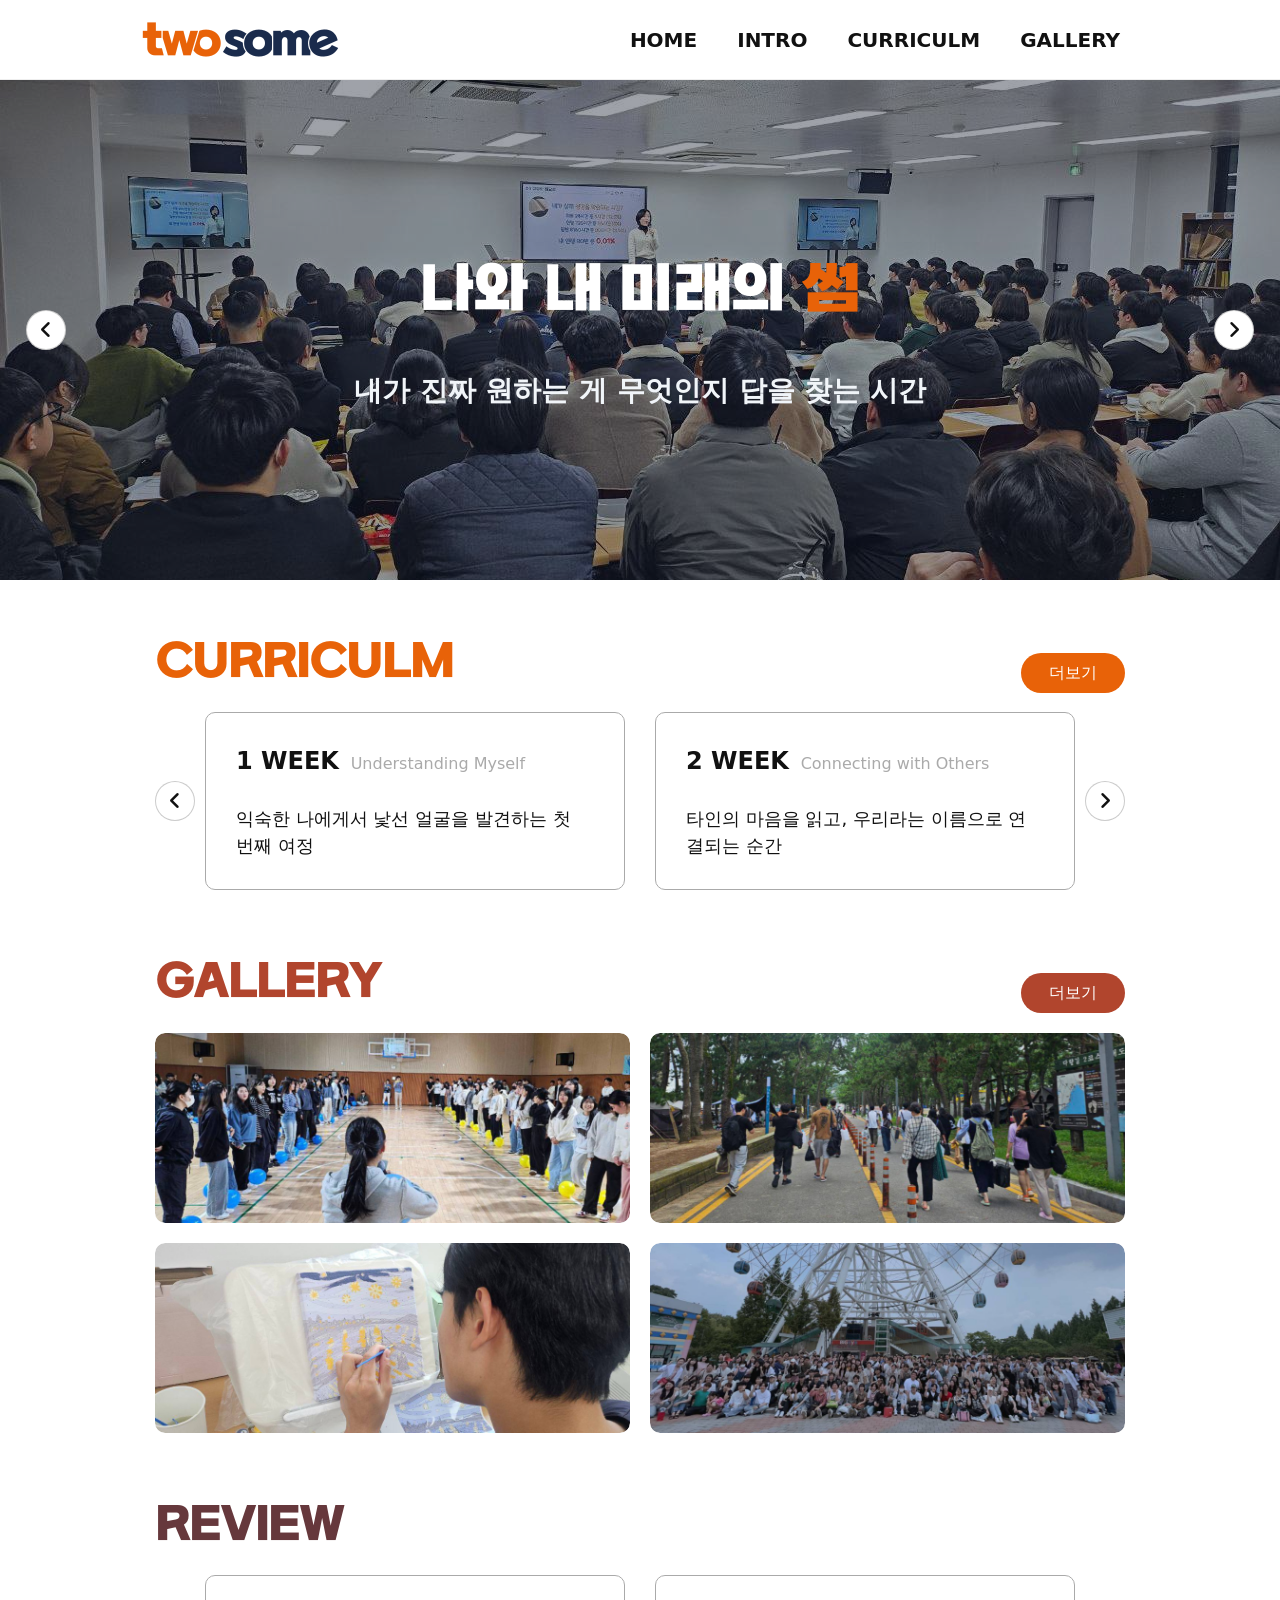
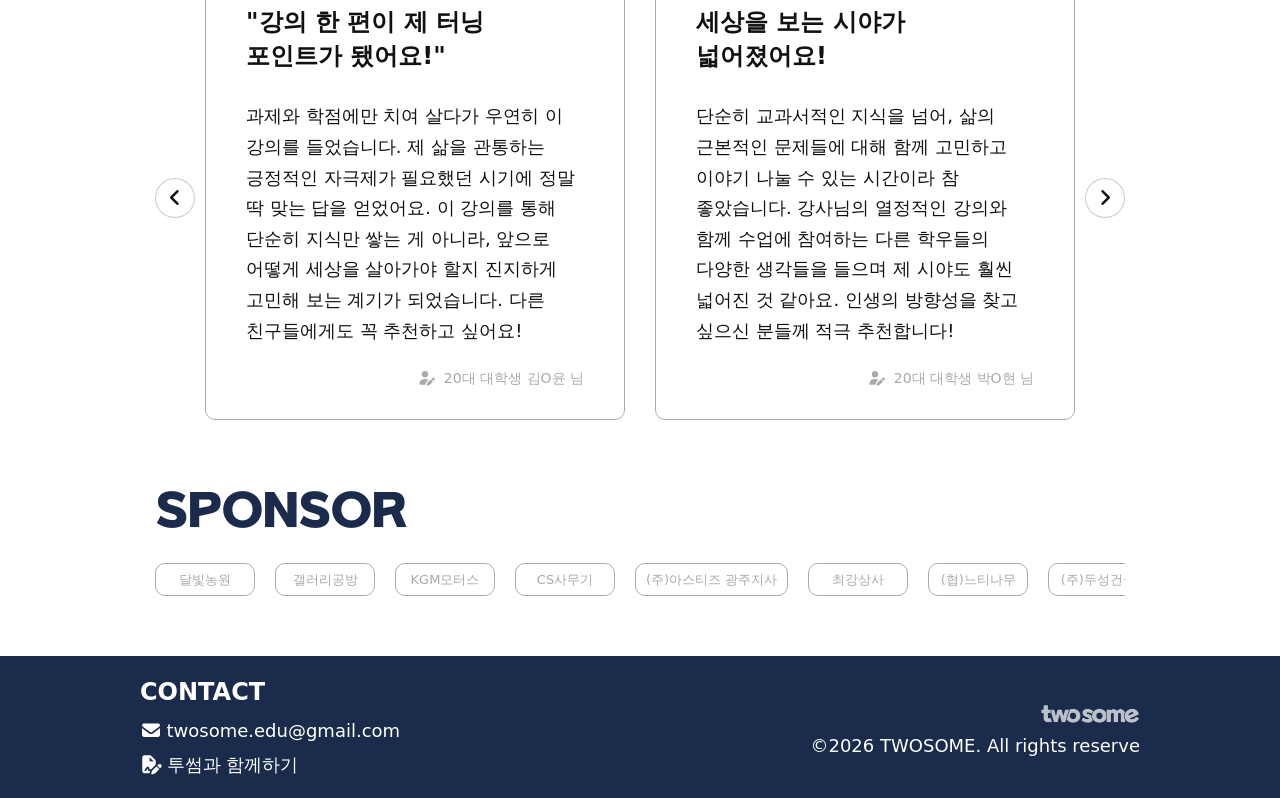
==== index.html @ e3ebbd38 "신청서 완료" ====
<!DOCTYPE html>
<html lang="ko">

<head>
  <meta charset="UTF-8">
  <meta name="viewport" content="width=device-width, initial-scale=1.0">
  <title>투썸</title>
  <link type="text/css" rel="stylesheet" href="./css/reset.css">
  <link type="text/css" rel="stylesheet" href="./css/font.css">
  <link type="text/css" rel="stylesheet" href="./css/lib/all-7.2.0.min.css">
  <link type="text/css" rel="stylesheet" href="./css/lib/swiper-11.1.3.min.css">
  <link type="text/css" rel="stylesheet" href="./css/lib/aos-2.3.1.min.css">
  <link type="text/css" rel="stylesheet" href="./css/comm.css">
  <link rel="icon" href="./images/img_favicon.ico" type="image/x-icon">
  <link rel="icon" href="./images/img_favicon.png" type="image/png">
</head>

<body oncontextmenu="return false" onselectstart="return false" ondragstart="return false" onkeydown="return false">
  <header class="header">
    <div class="header_inner">
      <h1 class="area_tit">
        <a href="./index.html">
          <img src="./images/img_logo1.png" alt="" class="img_logo">
        </a>
      </h1>
      <button class="btn_gnb mobile" aria-expanded="false"><i class="fa-solid fa-bars"></i></button>
      <nav class="box_gnb">
        <button class="btn_close"><i class="fa-solid fa-x"></i></button>
        <ul>
          <li><a href="./index.html" class="link_page">HOME</a></li>
          <li><a href="./intro.html" class="link_page">INTRO</a></li>
          <li><a href="./curriculum.html" class="link_page">CURRICULM</a></li>
          <li><a href="./gallery.html" class="link_page">GALLERY</a></li>
        </ul>
      </nav>
    </div>
  </header>
  <main>
    <!-- <div id="top-sentinel"></div> -->
    <section class="section_visual">
      <div class="swiper">
        <div class="swiper-wrapper">
          <div class="swiper-slide">
            <img src="./images/img_visual3.jpg" alt="">
            <div class="wrap_txt">
              <strong class="tit_txt">나와 내 미래의 <em>썸</em></strong>
              <p class="desc_txt">내가 진짜 원하는 게 무엇인지 답을 찾는 시간</p>
            </div>
          </div>
          <div class="swiper-slide">
            <img src="./images/img_visual1.jpg" alt="">
            <div class="wrap_txt">
              <strong class="tit_txt">너와 나, 우리의 <em>썸</em></strong>
              <p class="desc_txt">질문이 환영받는 우리만의 성장 공간</p>
            </div>
          </div>
          <div class="swiper-slide">
            <img src="./images/img_visual2.jpg" alt="">
            <div class="wrap_txt">
              <strong class="tit_txt">성장의 시작, 나만의 <em>썸</em></strong>
              <p class="desc_txt">나를 알아가는 것이 모든 변화의 출발점</p>
            </div>
          </div>
        </div>
        <button class="btn_prev"><i class="fa-solid fa-angle-left"></i></button>
        <button class="btn_next"><i class="fa-solid fa-angle-right"></i></button>
      </div>
    </section>
    <div class="wrap_section">
      <section class="section_main1">
        <h2>CURRICULM</h2>
        <div class="box_swiper">
          <div class="swiper">
            <div class="swiper-wrapper">
              <div class="swiper-slide">
                <strong>1 WEEK</strong>
                <small class="subtit_txt">Understanding Myself</small>
                <p class="desc_txt">익숙한 나에게서 낯선 얼굴을 발견하는 첫 번째 여정</p>
              </div>
              <div class="swiper-slide">
                <strong>2 WEEK</strong>
                <small class="subtit_txt">Connecting with Others</small>
                <p class="desc_txt">타인의 마음을 읽고, 우리라는 이름으로 연결되는 순간</p>
              </div>
              <div class="swiper-slide">
                <strong>3 WEEK</strong>
                <small class="subtit_txt">Me in Society</small>
                <p class="desc_txt">시간의 시선으로 어제와 오늘, 그리고 나의 위치를 정의하다</p>
              </div>
              <div class="swiper-slide">
                <strong>4 WEEK</strong>
                <small class="subtit_txt">Deepening the Self</small>
                <p class="desc_txt">깊게 뿌리 내린 고전의 지혜로 완성하는 내면의 단단함</p>
              </div>
            </div>
          </div>
          <button class="btn_prev"><i class="fa-solid fa-angle-left"></i></button>
          <button class="btn_next"><i class="fa-solid fa-angle-right"></i></button>
        </div>
        <a href="./curriculum.html" class="link_more">더보기</a>
      </section>
      <section class="section_main2">
        <h2>GALLERY</h2>
        <ul class="list_photo">
          <li><img src="./images/img_gallery1.jpg" alt=""></li>
          <li><img src="./images/img_gallery2.jpg" alt=""></li>
          <li><img src="./images/img_gallery3.jpg" alt=""></li>
          <li><img src="./images/img_gallery4.jpg" alt=""></li>
        </ul>
        <a href="./gallery.html" class="link_more">더보기</a>
      </section>
      <section class="section_main3">
        <h2>REVIEW</h2>
        <div class="box_swiper">
          <div class="swiper">
            <div class="swiper-wrapper">
              <div class="swiper-slide">
                <strong class="tit_txt">"강의 한 편이 제 터닝 포인트가 됐어요!"</strong>
                <p class="desc_txt">과제와 학점에만 치여 살다가 우연히 이 강의를 들었습니다. 제 삶을 관통하는 긍정적인 자극제가 필요했던 시기에 정말 딱 맞는 답을 얻었어요. 이 강의를
                  통해 단순히 지식만 쌓는 게 아니라, 앞으로 어떻게 세상을 살아가야 할지 진지하게 고민해 보는 계기가 되었습니다. 다른 친구들에게도 꼭 추천하고 싶어요!</p>
                <small class="name_txt"><i class="fa-solid fa-user-pen"></i>20대 대학생 김O윤 님</small>
              </div>
              <div class="swiper-slide">
                <strong class="tit_txt">세상을 보는 시야가 넓어졌어요!</strong>
                <p class="desc_txt">단순히 교과서적인 지식을 넘어, 삶의 근본적인 문제들에 대해 함께 고민하고 이야기 나눌 수 있는 시간이라 참 좋았습니다. 강사님의 열정적인 강의와 함께
                  수업에 참여하는 다른 학우들의 다양한 생각들을 들으며 제 시야도 훨씬 넓어진 것 같아요. 인생의 방향성을 찾고 싶으신 분들께 적극 추천합니다!</p>
                <small class="name_txt"><i class="fa-solid fa-user-pen"></i>20대 대학생 박O현 님</small>
              </div>
              <div class="swiper-slide">
                <strong class="tit_txt">바쁜 일상 속에서 나만의 쉼표가 되어주었습니다!</strong>
                <p class="desc_txt">매일 반복되는 업무에 지쳐 무기력감을 느꼈었는데, 이 강의를 들으며 삶의 활력을 되찾았습니다. 단순히 지식을 전달하는 강의가 아니라, 내면을 들여다보고
                  성찰할 수 있는 시간이었습니다. 바쁜 현대인들에게 꼭 필요한 마음의 안식처 같은 강의라고 생각합니다.</p>
                <small class="name_txt"><i class="fa-solid fa-user-tie"></i>20대 직장인 서O회 님</small>
              </div>
              <div class="swiper-slide">
                <strong class="tit_txt">"번아웃을 극복하고 새로운 꿈을 꾸게 됐어요!"</strong>
                <p class="desc_txt">직장 생활 10년 차, 갑작스럽게 찾아온 번아웃에 힘든 시간을 보냈었습니다. 그때 이 강의를 만나 성경 속 인물들의 삶에서 새로운 희망과 용기를
                  얻었습니다. 이제는 번아웃을 극복하고 제 삶의 새로운 목표를 향해 나아가고 있습니다. 인생의 재도약을 꿈꾸는 모든 분들께 추천합니다!</p>
                <small class="name_txt"><i class="fa-solid fa-user-tie"></i>30대 직장인 최O영 님</small>
              </div>
              <div class="swiper-slide">
                <strong class="tit_txt">일과 삶의 균형을 찾고, 더 나은 삶을 살게 됐어요!"</strong>
                <p class="desc_txt">성공을 위해 무작정 앞만 보고 달리느라 놓쳤던 것들을 되돌아볼 수 있는 시간이었습니다. 이 강의를 통해 삶의 우선순위를 재정립하고 워라밸을 실천하며 더
                  행복하고 풍요로운 삶을 살고 있습니다. 인생의 가치를 새롭게 발견하고 싶으신 분들께 적극 추천합니다!</p>
                <small class="name_txt"><i class="fa-solid fa-user-tie"></i>30대 직장인 강O철 님</small>
              </div>
            </div>
          </div>
          <button class="btn_prev"><i class="fa-solid fa-angle-left"></i></button>
          <button class="btn_next"><i class="fa-solid fa-angle-right"></i></button>
        </div>
        <!-- <a href="./review.html" class="link_more">더보기</a> -->
      </section>
      <section class="section_main4">
        <h2>SPONSOR</h2>
        <div class="swiper">
          <div class="swiper-wrapper">
            <div class="swiper-slide">KGM모터스</div>
            <div class="swiper-slide">CS사무기</div>
            <div class="swiper-slide">(주)아스티즈 광주지사</div>
            <div class="swiper-slide">최강상사</div>
            <div class="swiper-slide">(협)느티나무</div>
            <div class="swiper-slide">(주)두성건설</div>
            <div class="swiper-slide">(주)삼다인</div>
            <div class="swiper-slide">지니원</div>
            <div class="swiper-slide">c.s사무기</div>
            <div class="swiper-slide">(주)탑싸커</div>
            <div class="swiper-slide">뚝딱가죽공방</div>
            <div class="swiper-slide">달빛농원</div>
            <div class="swiper-slide">갤러리공방</div>
          </div>
        </div>
      </section>
    </div>
  </main>
  <footer class="footer">
    <button class="btn_top"><i class="fa-solid fa-arrow-up"></i></button>
    <div class="footer_inner">
      <div>
        <strong>CONTACT</strong>
        <a href="mailto:twosome.edu@gmail.com"><i class="fa-solid fa-envelope"></i>twosome.edu@gmail.com</a>
        <button class="btn_modal"><i class="fa-solid fa-file-signature"></i>투썸과 함께하기</button>
      </div>
      <div>
        <img src="./images/img_logo2.png" alt="" class="img_logo">
        <p>&copy;2026 TWOSOME. All rights reserve</p>
      </div>
    </div>
  </footer>

  <div id="contactModal" class="modal_overlay">
    <div class="modal_content">
      <h3 class="tit_txt">프로그램 참여 신청</h3>
      <form id="inquiryForm">
        <dl>
          <dt><label for="name">이름</label></dt>
          <dd><div class="wrap_input"><input type="text" id="name" name="name" placeholder="김00" required></div></dd>
          <dt><label for="email">이메일</label></dt>
          <dd><div class="wrap_input"><input type="email" id="email" name="email" placeholder="twosome@twosome.com" required></div></dd>
          <dt><label for="tel">전화번호</label></dt>
          <dd><div class="wrap_input"><input type="tel" id="tel" name="tel" placeholder="010-0000-0000" pattern="[0-9]{2,3}-[0-9]{3,4}-[0-9]{3,4}" maxlength="13"></div></dd>
          <dt><label for="content">참여목적</label></dt>
          <dd><div class="wrap_input"><textarea id="content" name="content" placeholder="신청하게 된 동기나 목적을 간단히 적어주세요"></textarea></div></dd>
        </dl>
        <button type="submit" class="btn_submit">신청하기</button>
      </form>
      <button class="btn_close"><i class="fa-solid fa-x"></i></button>
    </div>
  </div>
</body>
<script src="./js/lib/swiper-11.1.3.min.js"></script>
<script src="./js/lib/aos-2.3.1.min.js"></script>
<script src="./js/lib/egjs-grid-1.19.0.min.js"></script>
<script src="./js/uiComm.js"></script>

</html>
---- css/font.css ----
@font-face {
	font-family: 'Pretendard';
	font-style: normal;
	font-weight: 400;
	src:url(../fonts/Pretendard-Regular.otf);
	src:local('※'),
    url(../fonts/Pretendard-Regular.woff2) format('woff2'),
		url(../fonts/Pretendard-Regular.woff) format('woff');
}
@font-face {
	font-family: 'Pretendard';
	font-style: normal;
	font-weight: 500;
	src:url(../fonts/Pretendard-Medium.otf);
	src:local('※'),
    url(../fonts/Pretendard-Medium.woff2) format('woff2'),
		url(../fonts/Pretendard-Medium.woff) format('woff');
}
@font-face {
	font-family: 'Pretendard';
	font-style: normal;
	font-weight: 600;
	src:url(../fonts/Pretendard-SemiBold.otf);
	src:local('※'),
    url(../fonts/Pretendard-SemiBold.woff2) format('woff2'),
		url(../fonts/Pretendard-SemiBold.woff) format('woff');
}
@font-face {
	font-family: 'Pretendard';
	font-style: normal;
	font-weight: 700;
	src:url(../fonts/Pretendard-Bold.otf);
	src:local('※'),
    url(../fonts/Pretendard-Bold.woff2) format('woff2'),
		url(../fonts/Pretendard-Bold.woff) format('woff');
}
@font-face {
	font-family: 'SBAggro';
	font-style: normal;
	font-weight: 700;
	src:url(../fonts/SBAggro-Bold.otf);
}
---- css/comm.css ----
/* header & gnb */
body::before {  position: fixed; z-index: 2000; inset: 0; background-color: rgba(0, 0, 0, 0.5); opacity: 0; visibility: hidden; transition: opacity 0.3s ease, visibility 0.3s; pointer-events: none; content: "";}
body:has(.btn_gnb[aria-expanded="true"]) { overflow: hidden; touch-action: none; }
body:has(.btn_gnb[aria-expanded="true"])::before { opacity: 1; visibility: visible; pointer-events: auto; }
.header{position: -webkit-sticky;position: sticky;z-index: 1000;top: 0;right: 0;left: 0;height: 60px;padding: 0 15px;background-color: #fff;border-bottom: 1px solid #eee;}
.header:has(.btn_gnb[aria-expanded="true"]) {z-index: 5000; }
.header_inner {display: flex; justify-content: space-between; align-items: center;  height: 100%; margin: 0 auto; }
.area_tit { display: inline-block; width: 120px; height: 100%; }
.area_tit a { display: flex;justify-content: center; align-items: center;  width: 100%; height: 100%; }
.area_tit img { display: block; width: 100%; height: auto; }
.btn_gnb.mobile {display: flex;  justify-content: center; align-items: center; width: 40px; height: 40px; font-size: 20px; color: #111; cursor: pointer;}
.box_gnb { position: fixed;z-index: 3000; top: 0; right: 0; bottom: 0; width: 280px;  padding-top: 60px;background-color: #fff; transform: translateX(100%);  box-shadow: -5px 0 15px rgba(0,0,0,0.1); transition: transform 0.3s ease;  }
.btn_gnb.mobile[aria-expanded="true"] + .box_gnb { transform: translateX(0); }
.box_gnb .btn_close{position:absolute;top:15px;right:15px;padding:6px;color:#111;}
.box_gnb ul {display: flex; flex-direction: column;  }
.box_gnb .link_page { display: block; width: 100%; padding: 16px 24px; border-bottom: 1px solid #f5f5f5;font-size: 18px; font-weight: 600; color: #111; transition: all 0.3s ease; }
.box_gnb .link_page:hover { color: #E86208;  }
@media screen and (min-width:768px) {
  body::before { display: none; }
  .header{height:72px;}
  .header_inner{max-width:1000px;margin:0 auto;}
  .btn_gnb.mobile { display: none; } 
  .box_gnb { position: static;  width: auto; height: 100%; padding-top: 0;box-shadow:none;visibility: visible ;transform: none ;}
  .box_gnb ul { flex-direction: row; align-items: center; height: 100%;  }
  .box_gnb .link_page { padding: 0 20px; border-bottom: none; font-size: 20px; }
  .box_gnb .btn_close{display:none}
}
@media screen and (min-width:1200px) {
  .header{height:80px;}
  .area_tit{width:200px;}
}

/* footer */
.footer{position: relative;padding:20px 15px;color:#fff;background-color: #1A2B4C}
.footer_inner {display: flex; flex-direction:column;justify-content: space-between; gap:10px;  height: 100%; margin: 0 auto; }
.footer strong{display:inline-block;font-size:24px;font-weight:600;line-height:1.4;}
.footer a{display:block;margin-top:8px;color:inherit}
.footer a i{margin-right:4px;}
.footer .btn_modal{display:inline-block;margin-top:8px;color:inherit}
.footer .btn_modal i{margin-right:4px;}
.footer .img_logo{display:block;width:100px;height:auto;opacity: 0.7;}
.btn_top {position: fixed;right: 20px;bottom: 20px;z-index: 1000;display:flex;justify-content:center;align-items:center;width:45px;height:45px;border-radius:100px;font-size:16px;color:#fff;background: linear-gradient(135deg,rgba(232, 98, 8, 0.95),rgba(26, 43, 76, 0.95));opacity: 0;visibility: hidden;transform: translateY(20px);transition: opacity 0.3s, transform 0.3s, visibility 0.3s;}
.btn_top.on {opacity: 1;visibility: visible;transform: translateY(0);pointer-events: auto;}
.btn_top.btn_fix {position: absolute;top:0;bottom: auto;transform: translateY(-50%);}
@media screen and (min-width:768px) {
  .footer_inner{flex-direction:row;align-items:center;max-width:1000px;margin:0 auto;}
  .footer .img_logo{margin-left:auto}
}

.modal_overlay {display: flex; position: fixed;top: 0; left: 0;width: 100%; height: 100%;background: rgba(0, 0, 0, 0.7);z-index: 9999;justify-content: center;align-items: center;opacity: 0;visibility:hidden;transition: opacity 0.3s ease;}
.modal_overlay.is-active {opacity: 1;visibility: visible;}
.modal_content {position: relative;width: 90%;max-width: 400px;padding: 30px;border-radius: 10px;background: #fff;transform: translateY(50px); transition: transform 0.3s ease;}
.modal_overlay.is-active .modal_content{transform: translateY(0);}
.modal_content .tit_txt{margin-bottom:15px;font-size:22px;font-weight:700;line-height:1.1;font-family:'SBAggro', 'Pretendard';letter-spacing:-2px;}
.modal_content dl{display:grid;grid-template-columns: auto 1fr;gap:10px 15px;align-items:center;width:100%;margin-bottom:12px;}
.modal_content label{font-size:14px;font-weight:500;line-height:1.4;color:#111;}
.modal_content .wrap_input{border: 1px solid #111;border-radius: 10px;}
.modal_content input, .modal_content textarea{width:100%;padding:6px 10px;;border:0;border-radius:inherit;outline: none;}
.modal_content .btn_submit{display:block;margin:0 auto;width:100px;padding:8px 16px;border-radius:10px;font-size:16px;font-weight:500;line-height:1.2;color:#fff;background-color: #1A2B4C;}
.modal_content .btn_close{position:absolute;top:15px;right:15px;padding:6px;}

/* 메인 내부 공통 */
.wrap_section{padding:0 15px;margin:15px auto;}
[class*=section_] .btn_prev,[class*=section_] .btn_next{justify-content: center;align-items: center;display:flex;position:absolute;top:50%;width:36px;height:36px;border: 1px solid rgba(170,170,170,0.6);border-radius:100px;font-size:16px;color:#111;background-color:#fff;transform:translateY(-50%);z-index:500;transition: opacity 0.3s ease, transform 0.3s ease;}
[class*=section_] .btn_prev:active,[class*=section_] .btn_next:active{transform:translateY(-50%) scale(0.95);opacity:0.85}
[class*=section_] h2{font-weight:700;line-height:1.1;font-family:'SBAggro', 'Pretendard';letter-spacing:-2px;}

[class*=section_main] .btn_prev{left:0;}
[class*=section_main] .btn_next{right:0;}

[class*=section_main]{position:relative;padding:25px 0;}
[class*=section_main] h2{margin-bottom:20px;font-size:32px;}
[class*=section_main] .box_swiper{position:relative;}
[class*=section_main] .box_swiper:has(.btn_prev) .swiper{margin:0 50px;}
[class*=section_main] .link_more{position:absolute;top:30px;right:0;display: inline-block;padding:6px 18px;border-radius:30px;font-size:13px;font-weight:400;line-height:1.5;text-align: center;transition: opacity 0.3s ease;;}
[class*=section_main] .link_more:hover, [class*=section_main] .link_more:active{opacity: 0.8;}

@media screen and (min-width:768px) {
  .wrap_section{max-width:1000px;margin:25px auto;}
  [class*=section_] .btn_prev,[class*=section_] .btn_next{width:40px;height:40px;font-size:20px;}
  [class*=section_main] h2{margin-bottom:24px;font-size:36px;}
  [class*=section_main]{padding:30px 0}
  [class*=section_main] .box_swiper:has(.btn_prev) .swiper{margin:0 50px;}
  [class*=section_main] .link_more{top:40px;padding: 8px 24px;font-size: 16px;}
}

@media screen and (min-width:1200px) {
  [class*=section_main] h2{font-size:44px;}
  [class*=section_main]{padding:35px 0}
  [class*=section_main] .link_more{top:48px;padding: 8px 28px;}
}

/* section_visual */
.section_visual{height:300px;}
.section_visual .swiper{height:100%}
.section_visual .swiper-slide{height:100%}
.section_visual .swiper-slide img{width:100%;height:100%;object-fit:cover;object-position: center;}
.section_visual .swiper-slide .wrap_txt{flex-direction:column;justify-content:center;align-items:center;display:flex;position:absolute;height:100%;padding:0 55px;background-color: rgba(15,23,42,0.4);inset:0;pointer-events: none;}
.section_visual .swiper-slide .tit_txt{font-size:36px;font-weight:700;line-height:1.3;color:#fff;text-align:center;font-family:'SBAggro','Pretendard';}
.section_visual .swiper-slide .tit_txt em{font-weight:inherit;color:#E86208;}
.section_visual .swiper-slide .desc_txt{margin-top:16px;font-size:24px;font-weight:600;line-height:1.4;color:#F1F5F9;text-align:center;word-break: keep-all;}
.section_visual .btn_prev{left:10px;}
.section_visual .btn_next{right:10px;}
@media screen and (min-width:768px) {
  .section_visual{height:380px;}
  .section_visual .swiper-slide .tit_txt{font-size:48px;line-height:1.4;}
  .section_visual .swiper-slide .desc_txt{margin-top:24px;font-size:24px;line-height:1.5;}
  .section_visual .btn_prev{left:26px}
  .section_visual .btn_next{right:26px;}
}
@media screen and (min-width:1200px) {
  .section_visual{height:500px;}
  .section_visual .swiper-slide .tit_txt {font-size: 56px;line-height: 1.6;}
  .section_visual .swiper-slide .desc_txt{margin-top:32px;font-size:28px;}
}

/* section_main1 */
.section_main1 h2{color:#E86208;}
.section_main1 .swiper-slide{padding:20px;border:1px solid #aaa;border-radius:10px;}
.section_main1 .swiper-slide strong{display:inline-block;margin-bottom: 20px;font-size:20px;font-weight:700;line-height:1.4;color:#111;}
.section_main1 .swiper-slide .subtit_txt{display: inline-block;margin-left:6px;font-size:14px;font-weight:400;line-height:1.5;color:#aaa;}
.section_main1 .swiper-slide .desc_txt{font-size: 16px;font-weight:500;line-height: 1.6;color:#111;}
.section_main1 .link_more{color:#fff;background-color:#E86208;}
@media screen and (min-width:768px) {
  .section_main1 .swiper-slide{padding:30px;}
  .section_main1 .swiper-slide strong{margin-bottom: 24px;font-size:22px;line-height:1.4;}
  .section_main1 .swiper-slide .desc_txt{font-size:16px;line-height: 1.5;}
}
@media screen and (min-width:1200px) {
  .section_main1 .swiper-slide strong{margin-bottom: 26px;font-size:24px;line-height:1.5;}
  .section_main1 .swiper-slide .subtit_txt{font-size:16px;}
  .section_main1 .swiper-slide .desc_txt{font-size:18px;}
}

/* section_main2 */
.section_main2 h2{color:#B1452D;}
.section_main2 .list_photo{display:flex;flex-direction:column;gap:10px}
.section_main2 li{width:100%;border-radius: 10px;overflow:hidden;}
.section_main2 li img{width:100%;border-radius: inherit;box-shadow: 0 3px 6px rgba(17,17,17,0.2);transition:transform 0.3s ease-in-out;}
.section_main2 li img:hover{transform:scale(1.1)}
.section_main2 .link_more{color:#fff;background-color:#B1452D;}
@media screen and (min-width:768px) {
  .section_main2 .list_photo{display:grid;grid-template-columns: 1fr 1fr;gap:20px}
}

/* section_main3 */
.section_main3 h2{color:#66383C;}
.section_main3 .swiper-slide{height:100%;padding: 20px;border:1px solid #aaa;border-radius:10px;background-color: #fff;;}
.section_main3 .swiper-slide .tit_txt{display:inline-block;margin-bottom:24px;font-size:20px;font-weight:600;line-height:1.4;color:#111;word-break:keep-all;}
.section_main3 .swiper-slide .desc_txt{margin-bottom:18px;font-size:16px;font-weight:500;line-height:1.6;color:#111;word-break:keep-all;}
.section_main3 .swiper-slide .name_txt{display:block;margin-top:auto;font-size:14px;font-weight:400;line-height:1.5;color:#aaa;text-align: right;}
.section_main3 .swiper-slide .name_txt i{margin-right:8px;}
.section_main3 .link_more{color:#fff;background-color:#66383C;}
@media screen and (min-width:768px) {
  .section_main3 .swiper-slide{padding: 30px}
  .section_main3 .swiper-slide .tit_txt{margin-bottom:28px;font-size:22px;line-height:1.4;}
  .section_main3 .swiper-slide .desc_txt{margin-bottom:22px;font-size:16px;line-height:1.6;}
}
@media screen and (min-width:1200px) {
  .section_main3 .swiper-slide{padding: 30px 40px;}
  .section_main3 .swiper-slide .tit_txt{font-size:24px;}
  .section_main3 .swiper-slide .desc_txt{font-size:18px;line-height:1.7}
}

/* section_main4 */
.section_main4 h2{color:#1A2B4C;}
.section_main4 .swiper-wrapper {transition-timing-function: linear !important;}
.section_main4 .swiper-slide{flex-shrink:0;display:inline-block;width:auto;min-width:100px;padding:6px 10px;border:1px solid #aaa;border-radius:10px;font-size:13px;font-weight:400;line-height:1.5;color:#aaa;text-align:center;}
.swiper.line2{margin-top:15px;}



/* subpage 공통 */
.section_subvisual {position: relative;width: 100%;height: 40vh; background-repeat: no-repeat;background-position: center;background-size: cover; display: flex;align-items: center;justify-content: center;}
#intro .section_subvisual {background-image: url('../images/temp_visual1.jpg'); }
#curriculum .section_subvisual {background-image: url('../images/temp_visual2.jpg'); }
#gallery .section_subvisual {background-image: url('../images/temp_visual3.jpg'); }
@media screen and (min-width:1200px){
  .section_subvisual{height:55vh;background-attachment: fixed;}
}

/* intro page */
/* intro page 공통 */
.intro [class*=section_]{padding:30px 0;}
.intro [class*=section_] .section_inner{display:flex;flex-direction: column;gap:20px;}
.intro [class*=section_] .tit_txt{margin-bottom:15px;font-size:28px;color:#aaa}
.intro [class*=section_] .subtit_txt{margin-bottom:12px;font-size:18px;line-height:1.2}
.intro [class*=section_] .desc_txt{font-size:16px;line-height:1.4;word-break: keep-all;}
@media screen and (min-width:768px) {
  .intro .section_inner{gap:20px;align-items: center;}
  .intro [class*=section_] .box_head{align-self: flex-start;}
}
@media screen and (min-width:1200px) {
  .intro [class*=section_]{padding:40px 0}
}

/* intro - section_head*/
.intro .section_head .section_inner {align-items: center;text-align: center;}
.intro .section_head h2.tit_txt em{color:#E86208;}
.intro .section_head .tit_txt {position:relative;margin: 20px 0;line-height: 1.2;}
.intro .section_head .tit_txt [class*=img_deco]{position:absolute;width:30px;height:27px;background-color:rgba(232, 98, 8,0.6);mask:url('../images/img_quote.svg') no-repeat center;-webkit-mask:url('../images/img_quote.svg') no-repeat center;mask-size: contain;}
.intro .section_head .tit_txt .img_deco1{top:-20px;left:calc(50% - 180px);}
.intro .section_head .tit_txt .img_deco2{bottom:-20px;right:calc(50% - 180px);transform: rotate(180deg);}
.intro .section_head .subtit_txt{font-size:18px}
@media screen and (min-width:768px) {
  .intro .section_head .section_inner {flex-direction: column;}
  .intro .section_head .tit_txt{font-size:36px;}
  .intro .section_head .tit_txt .img_deco1{left:calc(50% - 260px);}
  .intro .section_head .tit_txt .img_deco2{right:calc(50% - 260px);}
  .intro .section_head .subtit_txt{font-size:20px}
}
@media screen and (min-width:1200px) {

}

/* intro - section_about*/
.intro .section_about h2{color:#B1452D;}
.intro .section_about h2 em{color:#B1452D;}
.intro .section_about .box_head {flex: 1;}
.intro .section_about .box_body {flex: 1;padding: 40px;background-color: #f9f9f9;border-radius: 20px;box-shadow: 0 10px 30px rgba(0,0,0,0.05);}
@media screen and (min-width:768px) {
  .intro .section_about .section_inner{flex-direction: column;}
}

/* intro - section_features */
.intro .section_features h2 em{color:#66383C;}
.intro .section_features .list_feature {display: flex;flex-direction: column;gap: 20px;}
.intro .section_features .list_feature li {padding: 30px;border: 1px solid #eee;border-radius: 15px;background: #fff;box-shadow: 0 3px 6px rgba(0,0,0,0.05);transition: all 0.3s ease;}
.intro .section_features .list_feature li:hover {transform: translateY(-10px);}
.intro .section_features .icon {font-size: 40px;margin-bottom: 15px;}
@media screen and (min-width:768px) {
  .intro .section_features .section_inner{flex-direction: column;}
  .intro .section_features .list_feature {flex-direction: row;}
  .intro .section_features .list_feature li {flex: 1;}
}
@media screen and (min-width:1200px) {
}

/* intro - section_benefit */
.intro .section_benefit h2 em{color:#1A2B4C;}
.intro .section_benefit .list_benefit {display: grid;grid-template-columns: 1fr;gap: 20px;}
.intro .section_benefit .list_benefit li {padding: 40px 30px;border: 1px solid #eee;border-radius: 15px;text-align: center;box-shadow: 0 3px 6px rgba(0,0,0,0.05);}
.intro .section_benefit .num {display: inline-block;font-size: 14px;font-weight: 700;opacity: 0.5;}
@media screen and (min-width:768px) {
  .intro .section_benefit .list_benefit {grid-template-columns: 1fr 1fr;}
}
@media screen and (min-width: 1200px) {
  .intro .section_benefit .list_benefit {grid-template-columns: 1fr 1fr 1fr 1fr;  }
}

/* curriculum page */
/* curriculum page 공통 */
.curriculum [class*=section_week]{padding:30px 0;}
.curriculum [class*=section_week] .section_inner{display:flex;flex-direction: column;gap:20px;}
.curriculum [class*=section_week] .box_img{flex:1}
.curriculum [class*=section_week] .box_img img{max-width:100%;}
.curriculum [class*=section_week] .box_txt{flex:1;}
.curriculum [class*=section_week] .tit_txt{margin-bottom:5px;font-weight:700;line-height:1.1;font-family:'SBAggro', 'Pretendard';letter-spacing:-2px;font-size:28px;}
.curriculum [class*=section_week] .subtit_txt{display:inline-block;margin-bottom:15px;font-size:16px;line-height:1.2}
.curriculum [class*=section_week] .desc_txt{font-size:16px;line-height:1.4;word-break: keep-all;}
@media screen and (min-width:768px) {
  .curriculum [class*=section_week]{padding:5px 0;}
  .curriculum [class*=section_week] .section_inner{position:relative;align-items: center;}
  .curriculum [class*=section_week] .box_txt{align-self: center;}
  .curriculum [class*=section_week] .tit_txt{font-size:32px;}
  .curriculum [class*=section_week] .subtit_txt{margin-bottom:25px;font-size:18px;}
  .curriculum [class*=section_week] .desc_txt{font-size:18px;}
}
@media screen and (min-width:1200px) {
  .curriculum [class*=section_week] .subtit_txt{font-size:20px;line-height:1.3}
  .curriculum [class*=section_week] .desc_txt{font-size:18px;line-height:1.5}
}

/* curriculum - section_head */
.curriculum .section_head{padding:40px 0;}
.curriculum .section_head .tit_txt{position:relative;margin-bottom:25px;font-size:32px;color:#E86208;text-align: center;}
.curriculum .section_head .tit_txt [class*=img_deco]{position:absolute;width:30px;height:27px;background-color:rgba(232, 98, 8,0.6);mask:url('../images/img_quote.svg') no-repeat center;-webkit-mask:url('../images/img_quote.svg') no-repeat center;mask-size: contain;}
.curriculum .section_head .tit_txt .img_deco1{top:-10px;left:calc(50% - 160px);}
.curriculum .section_head .tit_txt .img_deco2{bottom:-10px;right:calc(50% - 160px);transform: rotate(180deg);}
.curriculum .section_head .desc_txt{font-size:18px;line-height:1.4;text-align:center;}
@media screen and (min-width:768px) {
  .curriculum .section_head{padding:50px 0;}
  .curriculum .section_head .tit_txt{margin-bottom:30px;font-size:38px;color:#E86208;}
  .curriculum .section_head .tit_txt .img_deco1{left:calc(50% - 200px);}
  .curriculum .section_head .tit_txt .img_deco2{right:calc(50% - 200px);}
  .curriculum .section_head .desc_txt{font-size:20px;line-height:1.5;}
}

/* curriculum - section_week1 */
.curriculum .section_week1 .box_img img{border-top-left-radius:10px;}
.curriculum .section_week1 .tit_txt{color:#E86208;}
@media screen and (min-width:768px) {
  .curriculum .section_week1 .section_inner{flex-direction:row;}
}

/* curriculum - section_week2 */
.curriculum .section_week2 .tit_txt{color:#B1452D;}
@media screen and (min-width:768px) {
  .curriculum .section_week2 .section_inner{flex-direction:row-reverse;}
  .curriculum .section_week2 .box_txt{text-align: right;}
}

/* curriculum - section_week3 */
.curriculum .section_week3 .tit_txt{color:#66383C;}
@media screen and (min-width:768px) {
  .curriculum .section_week3 .section_inner{flex-direction:row;}
}

/* curriculum - section_week4 */
.curriculum .section_week4 .box_img img{border-bottom-right-radius:10px;}
.curriculum .section_week4 .tit_txt{color:#1A2B4C;}
@media screen and (min-width:768px) {
  .curriculum .section_week4 .section_inner{flex-direction:row-reverse;}
  .curriculum .section_week4 .box_txt{text-align: right;}
}

/* gallery page */
/* gallery - section_head */
.gallery .section_head{padding:40px 0;}
.gallery .section_head .tit_txt{position:relative;margin-bottom:25px;font-size:32px;color:#E86208;text-align: center;}
.gallery .section_head .desc_txt{font-size:18px;line-height:1.4;text-align:center;}
@media screen and (min-width:768px) {
  .gallery .section_head{padding:50px 0;}
  .gallery .section_head .tit_txt{margin-bottom:30px;font-size:38px;color:#E86208;}
  .gallery .section_head .desc_txt{font-size:20px;line-height:1.5;}
}
/* gallery - section_gallery */
.gallery .section_head .tit_txt{margin-bottom:15px;font-size:28px;color:#aaa}
.gallery .section_head h2.tit_txt em{color:#E86208;}
.gallery .section_head .desc_txt{font-size:16px;line-height:1.4;word-break: keep-all;}
.gallery .section_gallery{width:100%}
.gallery .list_gallery{width:100%}
.gallery .list_gallery li{display:block;width: calc(50% - 8px);border-radius: 10px;}
.gallery .list_gallery img{width:100%;border-radius: inherit;box-shadow: 0 3px 6px rgba(0,0,0,0.05);user-drag: none; user-select: none;}
@media screen and (min-width:768px) {
  .gallery .section_head .tit_txt{font-size:36px;}
}
@media screen and (min-width:1200px) {
  .gallery .list_gallery li{width: calc(33.33% - 20px);}
}
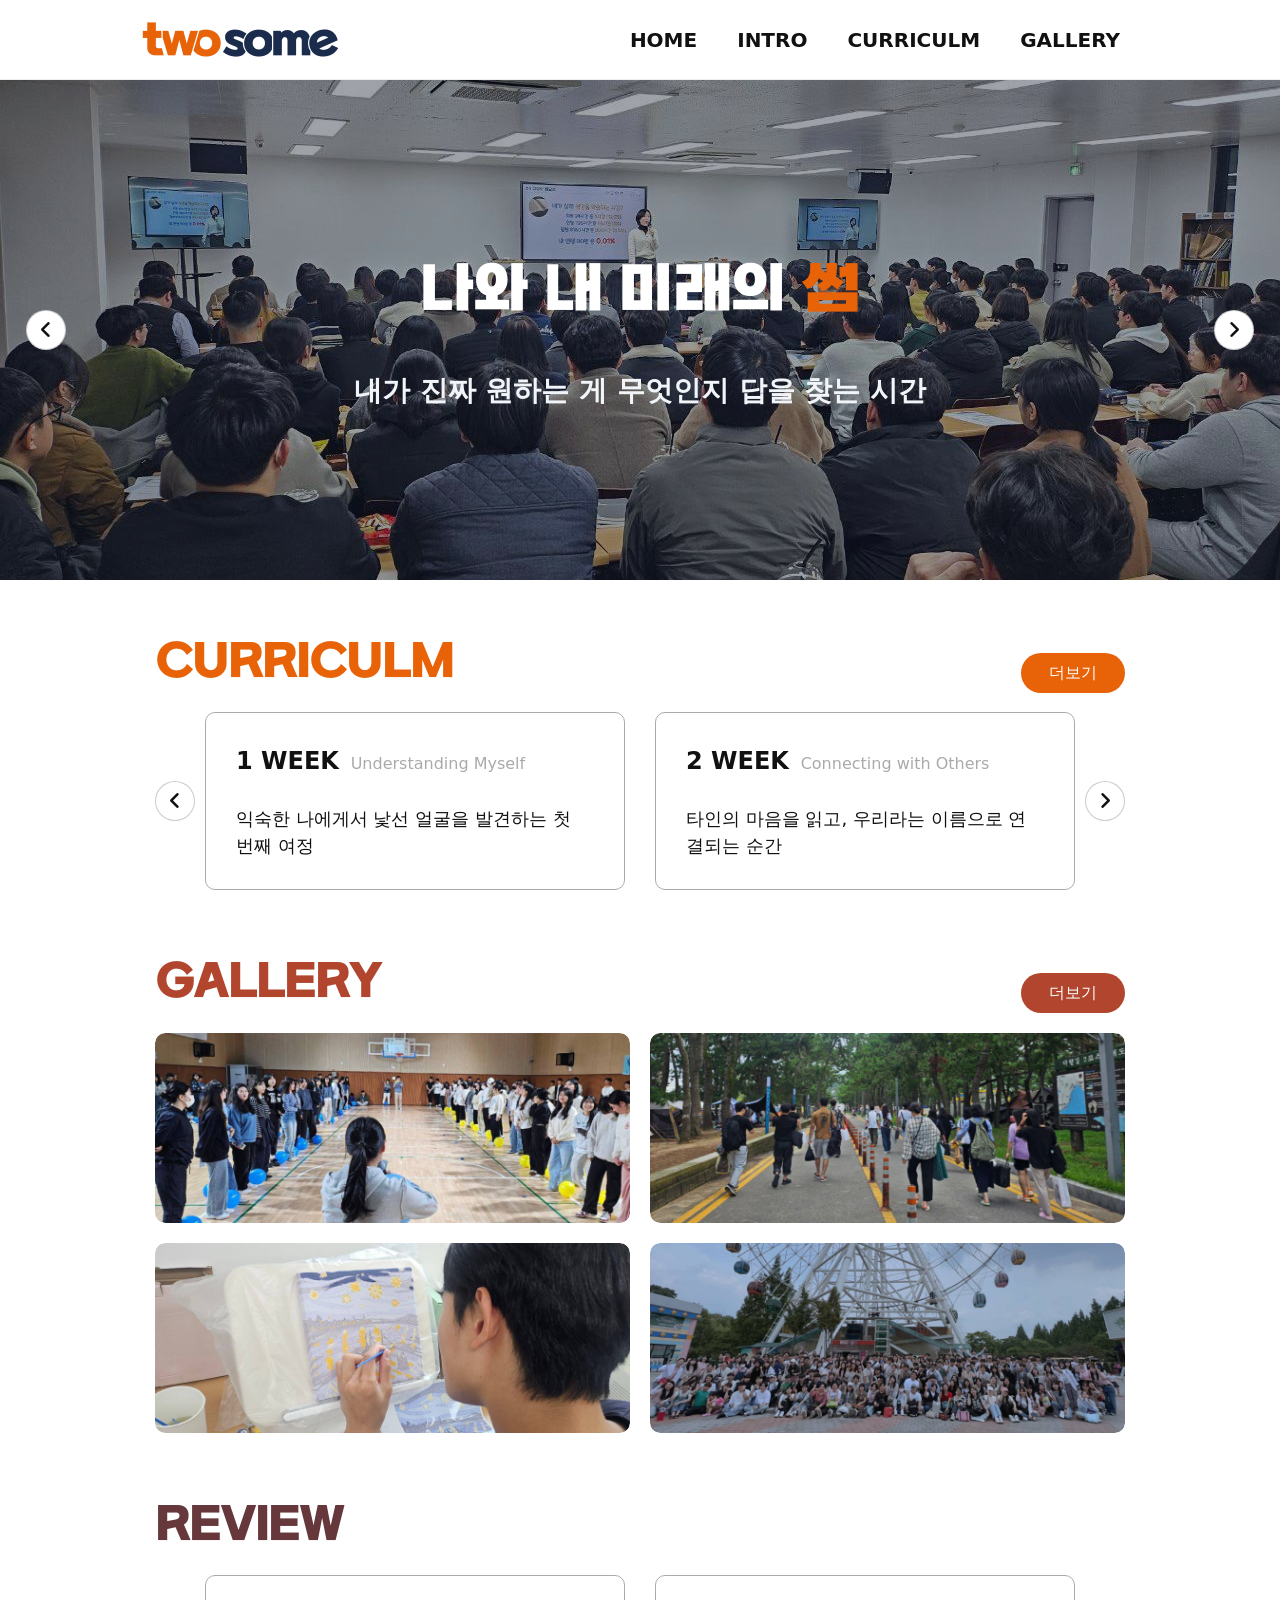
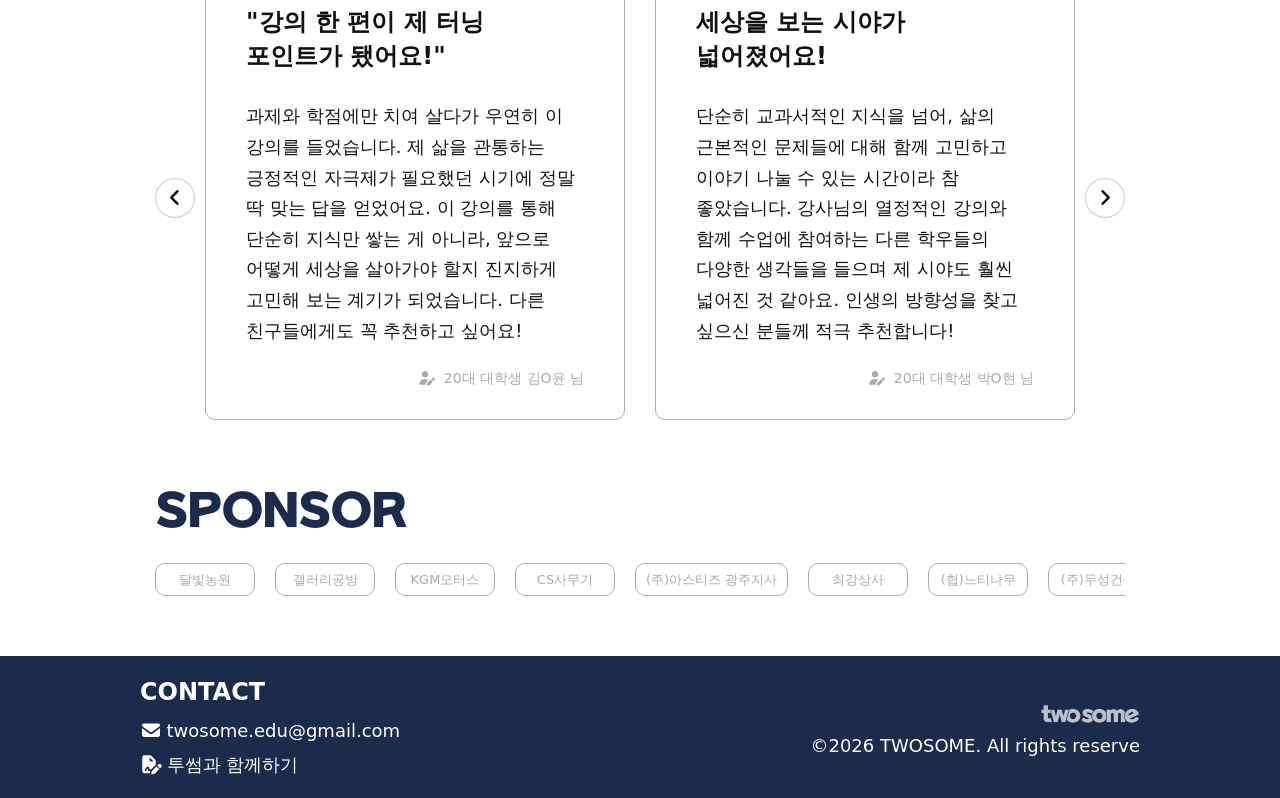
==== commit 670a058d: "meta tag" ====
--- a/index.html
+++ b/index.html
@@ -4,7 +4,8 @@
 <head>
   <meta charset="UTF-8">
   <meta name="viewport" content="width=device-width, initial-scale=1.0">
-  <title>투썸</title>
+  <meta name="naver-site-verification" content="c7b7f0775dd2c36bc33ec2d51c65150f06458b52" />
+  <title>우리들의 성장 커뮤니티 | 투썸</title>
   <link type="text/css" rel="stylesheet" href="./css/reset.css">
   <link type="text/css" rel="stylesheet" href="./css/font.css">
   <link type="text/css" rel="stylesheet" href="./css/lib/all-7.2.0.min.css">
@@ -15,7 +16,7 @@
   <link rel="icon" href="./images/img_favicon.png" type="image/png">
 </head>
 
-<body oncontextmenu="return false" onselectstart="return false" ondragstart="return false" onkeydown="return false">
+<body oncontextmenu="return false" onselectstart="return false" ondragstart="return false">
   <header class="header">
     <div class="header_inner">
       <h1 class="area_tit">
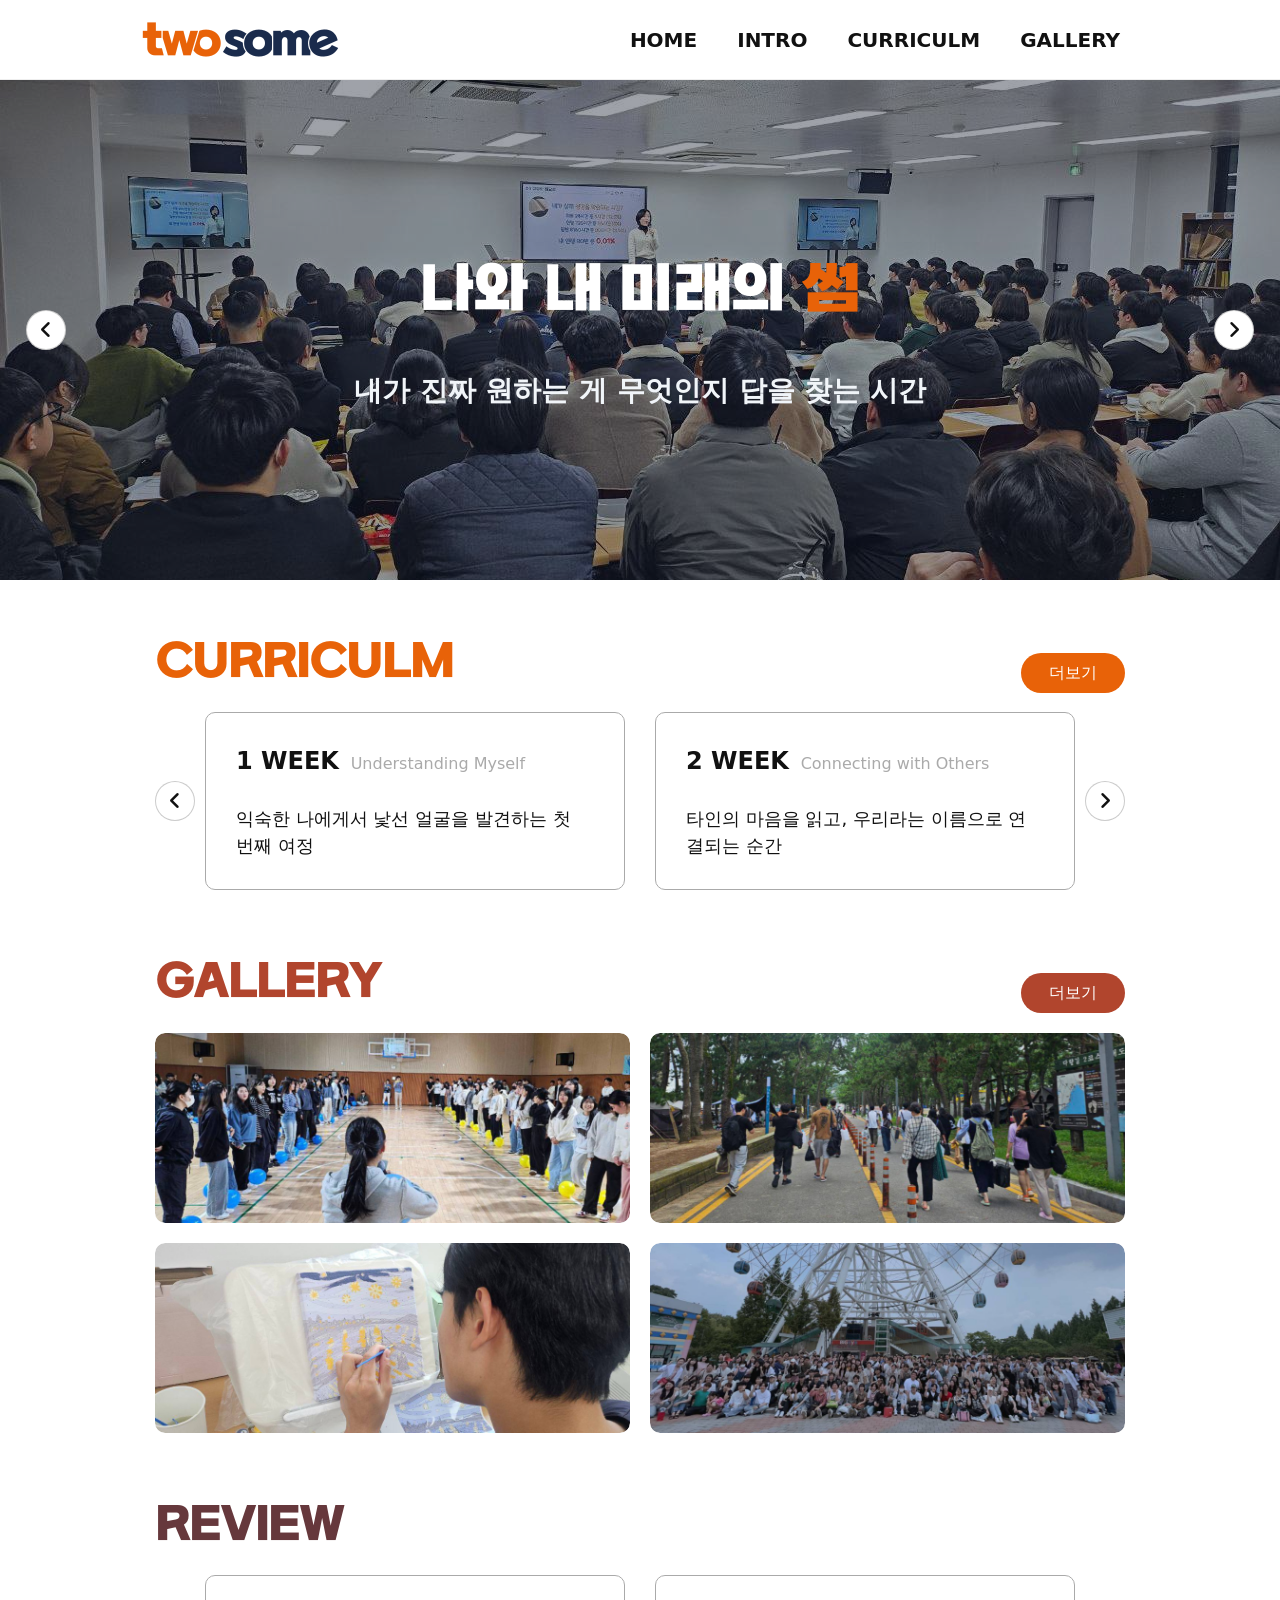
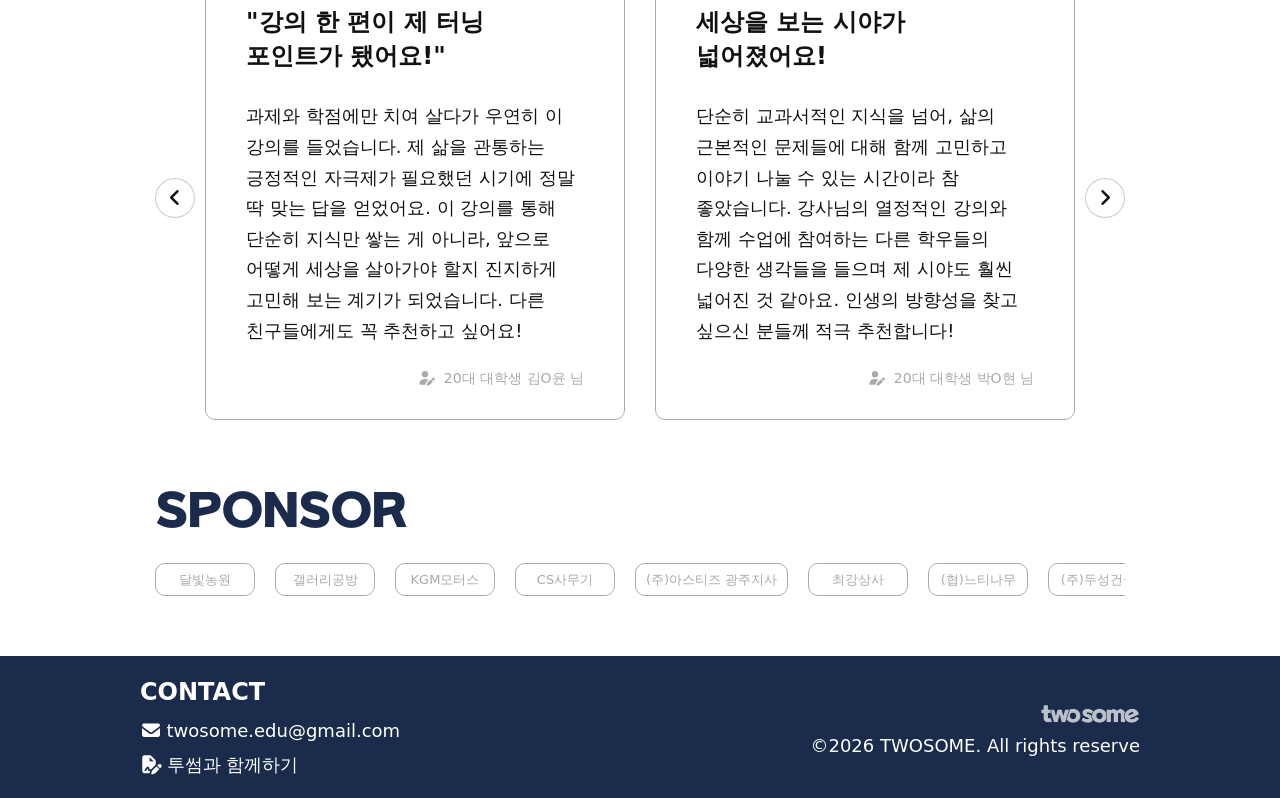
==== commit d631ae39: "meta tag" ====
--- a/index.html
+++ b/index.html
@@ -5,6 +5,7 @@
   <meta charset="UTF-8">
   <meta name="viewport" content="width=device-width, initial-scale=1.0">
   <meta name="naver-site-verification" content="c7b7f0775dd2c36bc33ec2d51c65150f06458b52" />
+  <meta name="google-site-verification" content="2L3xvAr_dUcyExYHXslROfreXawrkj4cExIIXROIL0I" />
   <title>우리들의 성장 커뮤니티 | 투썸</title>
   <link type="text/css" rel="stylesheet" href="./css/reset.css">
   <link type="text/css" rel="stylesheet" href="./css/font.css">
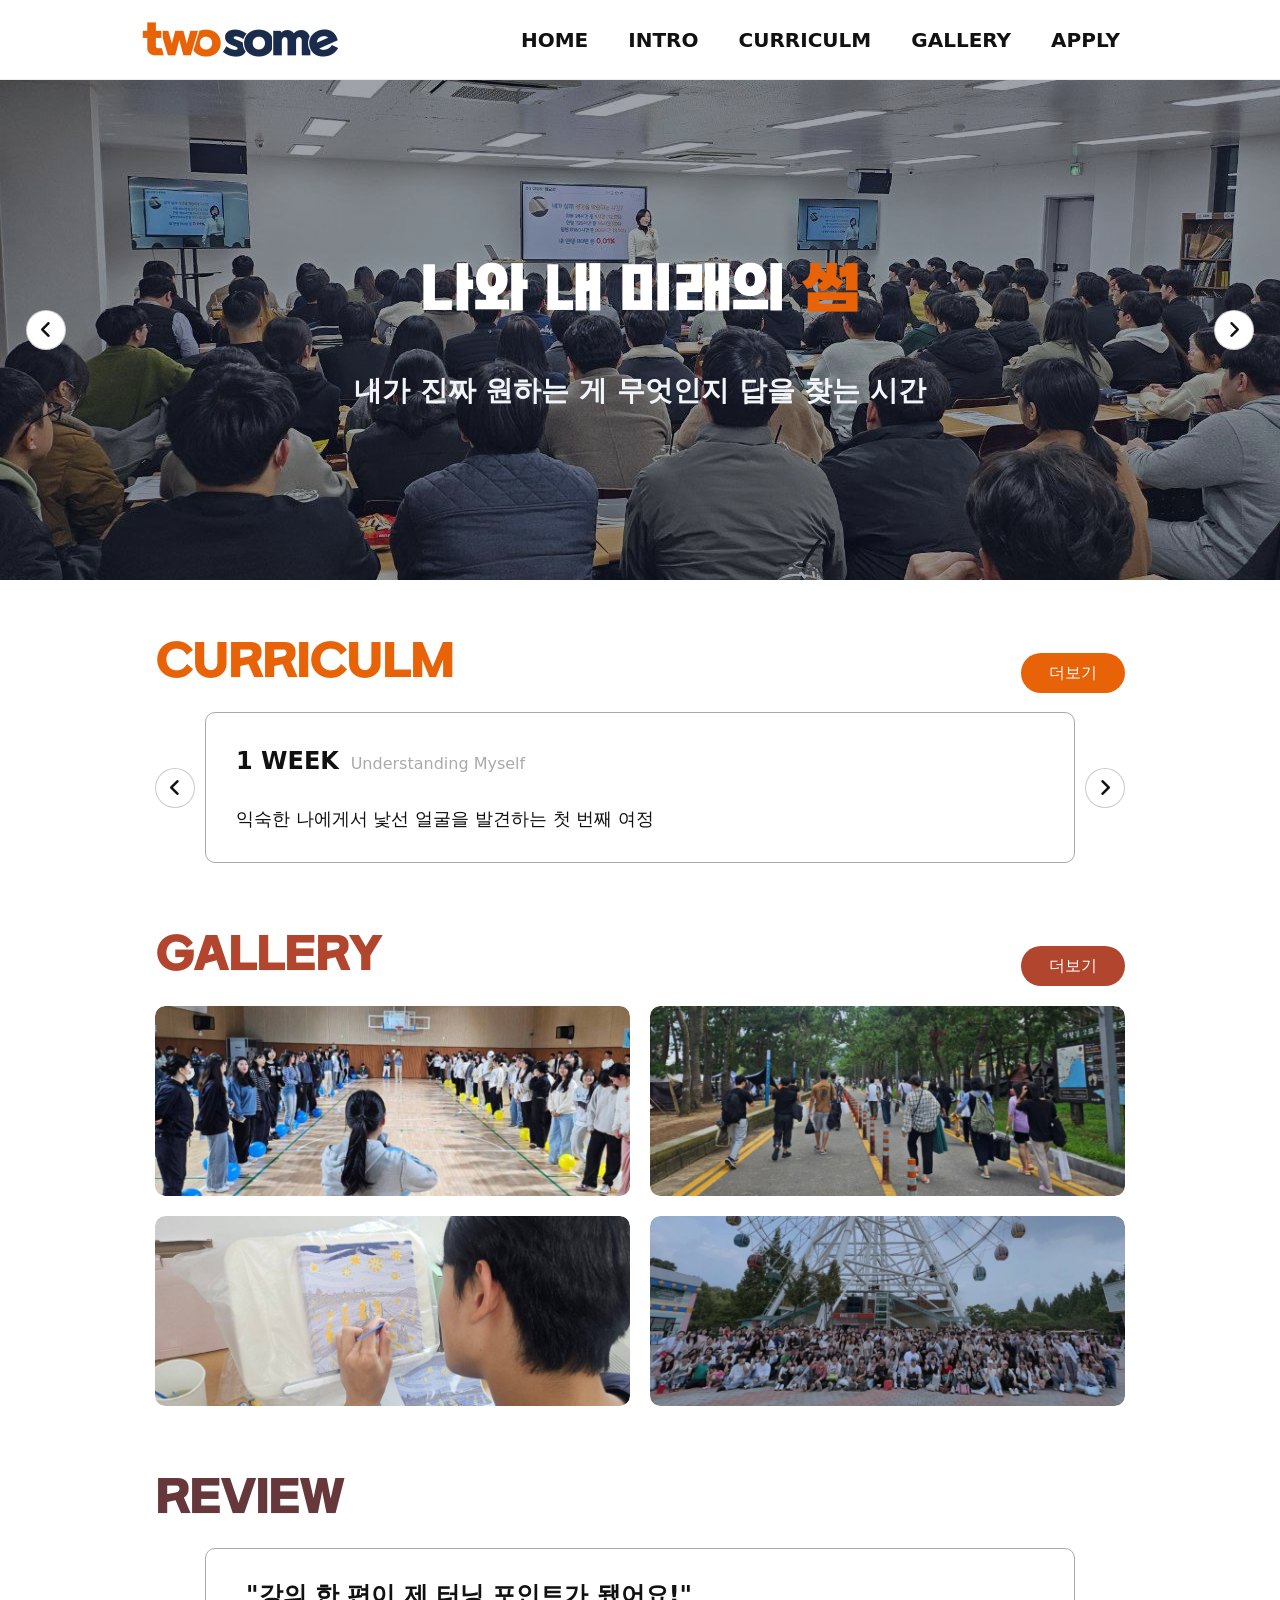
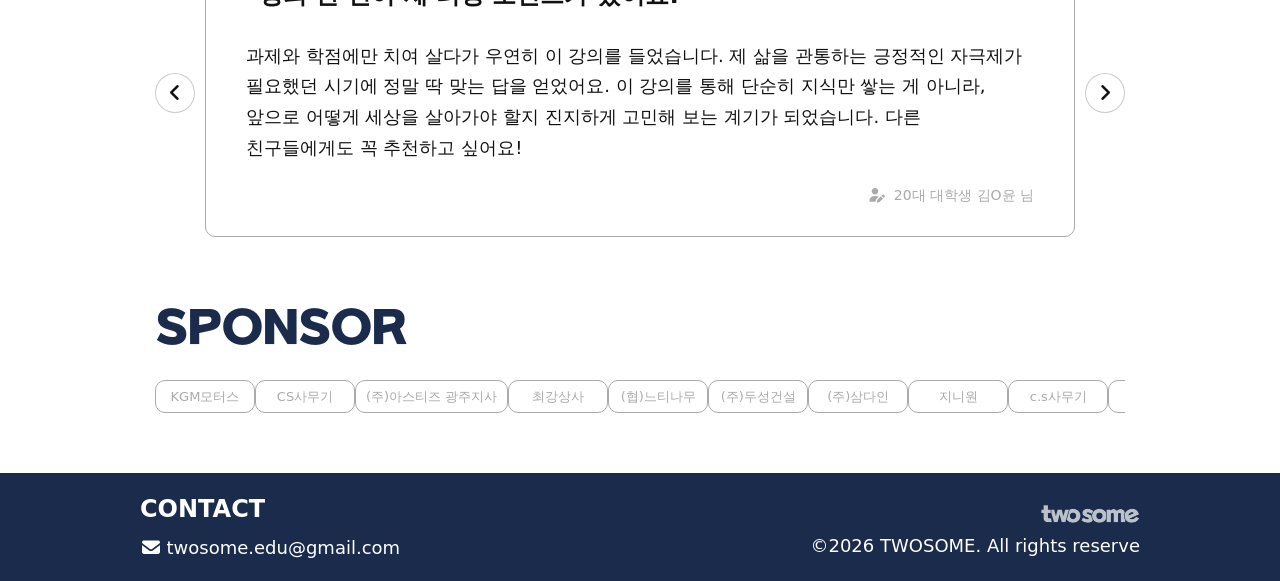
==== commit fca28e80: "신청서 페이지" ====
--- a/index.html
+++ b/index.html
@@ -33,6 +33,7 @@
           <li><a href="./intro.html" class="link_page">INTRO</a></li>
           <li><a href="./curriculum.html" class="link_page">CURRICULM</a></li>
           <li><a href="./gallery.html" class="link_page">GALLERY</a></li>
+          <li><a href="./apply.html" class="link_page">APPLY</a></li>
         </ul>
       </nav>
     </div>
@@ -181,7 +182,6 @@
       <div>
         <strong>CONTACT</strong>
         <a href="mailto:twosome.edu@gmail.com"><i class="fa-solid fa-envelope"></i>twosome.edu@gmail.com</a>
-        <button class="btn_modal"><i class="fa-solid fa-file-signature"></i>투썸과 함께하기</button>
       </div>
       <div>
         <img src="./images/img_logo2.png" alt="" class="img_logo">
@@ -190,25 +190,7 @@
     </div>
   </footer>
 
-  <div id="contactModal" class="modal_overlay">
-    <div class="modal_content">
-      <h3 class="tit_txt">프로그램 참여 신청</h3>
-      <form id="inquiryForm">
-        <dl>
-          <dt><label for="name">이름</label></dt>
-          <dd><div class="wrap_input"><input type="text" id="name" name="name" placeholder="김00" required></div></dd>
-          <dt><label for="email">이메일</label></dt>
-          <dd><div class="wrap_input"><input type="email" id="email" name="email" placeholder="twosome@twosome.com" required></div></dd>
-          <dt><label for="tel">전화번호</label></dt>
-          <dd><div class="wrap_input"><input type="tel" id="tel" name="tel" placeholder="010-0000-0000" pattern="[0-9]{2,3}-[0-9]{3,4}-[0-9]{3,4}" maxlength="13"></div></dd>
-          <dt><label for="content">참여목적</label></dt>
-          <dd><div class="wrap_input"><textarea id="content" name="content" placeholder="신청하게 된 동기나 목적을 간단히 적어주세요"></textarea></div></dd>
-        </dl>
-        <button type="submit" class="btn_submit">신청하기</button>
-      </form>
-      <button class="btn_close"><i class="fa-solid fa-x"></i></button>
-    </div>
-  </div>
+  
 </body>
 <script src="./js/lib/swiper-11.1.3.min.js"></script>
 <script src="./js/lib/aos-2.3.1.min.js"></script>
--- a/css/comm.css
+++ b/css/comm.css
@@ -1,4 +1,6 @@
 /* header & gnb */
+body{display:flex;flex-direction: column;min-height: 100vh;margin:0}
+main{flex:1;}
 body::before {  position: fixed; z-index: 2000; inset: 0; background-color: rgba(0, 0, 0, 0.5); opacity: 0; visibility: hidden; transition: opacity 0.3s ease, visibility 0.3s; pointer-events: none; content: "";}
 body:has(.btn_gnb[aria-expanded="true"]) { overflow: hidden; touch-action: none; }
 body:has(.btn_gnb[aria-expanded="true"])::before { opacity: 1; visibility: visible; pointer-events: auto; }
@@ -47,18 +49,6 @@
   .footer .img_logo{margin-left:auto}
 }
 
-.modal_overlay {display: flex; position: fixed;top: 0; left: 0;width: 100%; height: 100%;background: rgba(0, 0, 0, 0.7);z-index: 9999;justify-content: center;align-items: center;opacity: 0;visibility:hidden;transition: opacity 0.3s ease;}
-.modal_overlay.is-active {opacity: 1;visibility: visible;}
-.modal_content {position: relative;width: 90%;max-width: 400px;padding: 30px;border-radius: 10px;background: #fff;transform: translateY(50px); transition: transform 0.3s ease;}
-.modal_overlay.is-active .modal_content{transform: translateY(0);}
-.modal_content .tit_txt{margin-bottom:15px;font-size:22px;font-weight:700;line-height:1.1;font-family:'SBAggro', 'Pretendard';letter-spacing:-2px;}
-.modal_content dl{display:grid;grid-template-columns: auto 1fr;gap:10px 15px;align-items:center;width:100%;margin-bottom:12px;}
-.modal_content label{font-size:14px;font-weight:500;line-height:1.4;color:#111;}
-.modal_content .wrap_input{border: 1px solid #111;border-radius: 10px;}
-.modal_content input, .modal_content textarea{width:100%;padding:6px 10px;;border:0;border-radius:inherit;outline: none;}
-.modal_content .btn_submit{display:block;margin:0 auto;width:100px;padding:8px 16px;border-radius:10px;font-size:16px;font-weight:500;line-height:1.2;color:#fff;background-color: #1A2B4C;}
-.modal_content .btn_close{position:absolute;top:15px;right:15px;padding:6px;}
-
 /* 메인 내부 공통 */
 .wrap_section{padding:0 15px;margin:15px auto;}
 [class*=section_] .btn_prev,[class*=section_] .btn_next{justify-content: center;align-items: center;display:flex;position:absolute;top:50%;width:36px;height:36px;border: 1px solid rgba(170,170,170,0.6);border-radius:100px;font-size:16px;color:#111;background-color:#fff;transform:translateY(-50%);z-index:500;transition: opacity 0.3s ease, transform 0.3s ease;}
@@ -337,4 +327,14 @@
 }
 @media screen and (min-width:1200px) {
   .gallery .list_gallery li{width: calc(33.33% - 20px);}
-}+}
+
+/* 신청서 페이지 */
+.section_apply .tit_txt{margin-bottom:15px;font-size:22px;font-weight:700;line-height:1.1;font-family:'SBAggro', 'Pretendard';letter-spacing:-2px;}
+.section_apply dl{display:grid;grid-template-columns: auto 1fr;gap:10px 15px;align-items:center;width:100%;margin-bottom:12px;}
+.section_apply label{font-size:14px;font-weight:500;line-height:1.4;color:#111;}
+.section_apply .wrap_input{border: 1px solid #111;border-radius: 10px;}
+.section_apply input, .section_apply textarea{width:100%;padding:6px 10px;;border:0;border-radius:inherit;outline: none;}
+.section_apply textarea{resize: none;}
+.section_apply .btn_submit{display:block;margin:0 auto;width:100px;padding:8px 16px;border-radius:10px;font-size:16px;font-weight:500;line-height:1.2;color:#fff;background-color: #1A2B4C;}
+.section_apply .btn_close{position:absolute;top:15px;right:15px;padding:6px;}
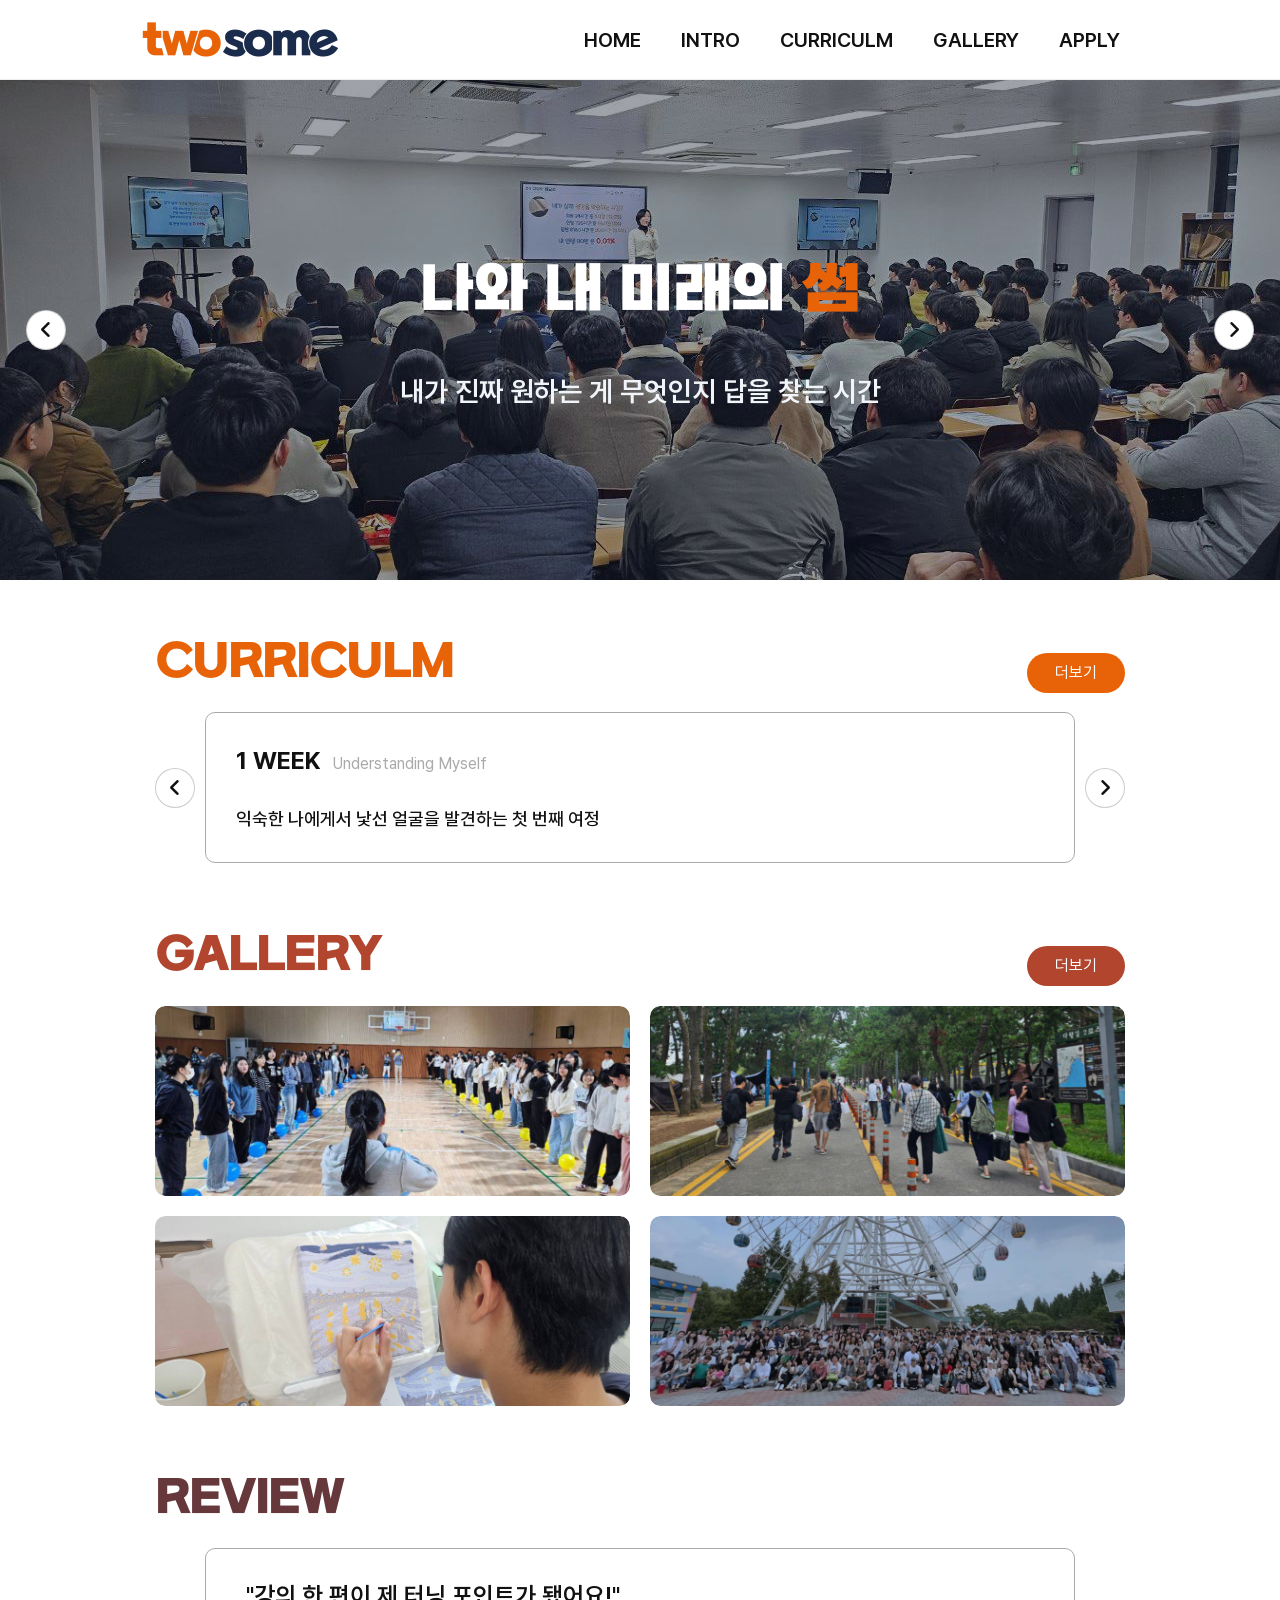
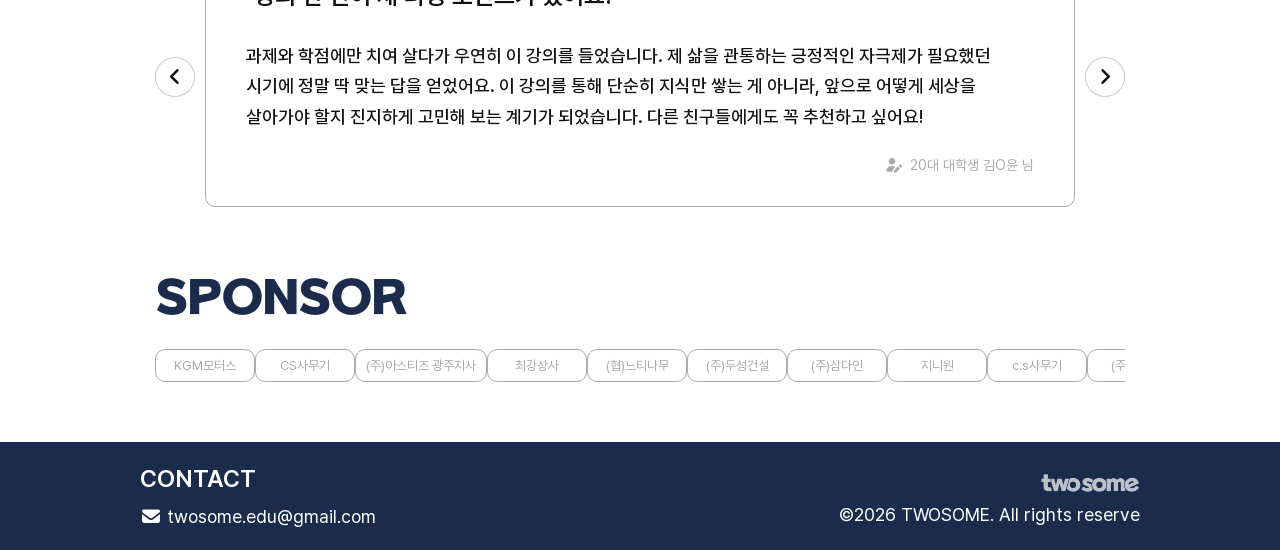
==== commit 911dc5b5: "aos issue" ====
--- a/index.html
+++ b/index.html
@@ -7,14 +7,14 @@
   <meta name="naver-site-verification" content="c7b7f0775dd2c36bc33ec2d51c65150f06458b52" />
   <meta name="google-site-verification" content="2L3xvAr_dUcyExYHXslROfreXawrkj4cExIIXROIL0I" />
   <title>우리들의 성장 커뮤니티 | 투썸</title>
-  <link type="text/css" rel="stylesheet" href="./css/reset.css">
-  <link type="text/css" rel="stylesheet" href="./css/font.css">
-  <link type="text/css" rel="stylesheet" href="./css/lib/all-7.2.0.min.css">
-  <link type="text/css" rel="stylesheet" href="./css/lib/swiper-11.1.3.min.css">
-  <link type="text/css" rel="stylesheet" href="./css/lib/aos-2.3.1.min.css">
-  <link type="text/css" rel="stylesheet" href="./css/comm.css">
-  <link rel="icon" href="./images/img_favicon.ico" type="image/x-icon">
-  <link rel="icon" href="./images/img_favicon.png" type="image/png">
+  <link type="text/css" rel="stylesheet" href="/css/reset.css">
+  <link type="text/css" rel="stylesheet" href="/css/font.css">
+  <link type="text/css" rel="stylesheet" href="/css/lib/all-7.2.0.min.css">
+  <link type="text/css" rel="stylesheet" href="/css/lib/swiper-11.1.3.min.css">
+  <link type="text/css" rel="stylesheet" href="/css/lib/aos-2.3.1.min.css">
+  <link type="text/css" rel="stylesheet" href="/css/comm.css">
+  <link rel="icon" href="/images/img_favicon.ico" type="image/x-icon">
+  <link rel="icon" href="/images/img_favicon.png" type="image/png">
 </head>
 
 <body oncontextmenu="return false" onselectstart="return false" ondragstart="return false">
@@ -22,7 +22,7 @@
     <div class="header_inner">
       <h1 class="area_tit">
         <a href="./index.html">
-          <img src="./images/img_logo1.png" alt="" class="img_logo">
+          <img src="/images/img_logo1.png" alt="" class="img_logo">
         </a>
       </h1>
       <button class="btn_gnb mobile" aria-expanded="false"><i class="fa-solid fa-bars"></i></button>
@@ -44,21 +44,21 @@
       <div class="swiper">
         <div class="swiper-wrapper">
           <div class="swiper-slide">
-            <img src="./images/img_visual3.jpg" alt="">
+            <img src="/images/img_visual3.jpg" alt="">
             <div class="wrap_txt">
               <strong class="tit_txt">나와 내 미래의 <em>썸</em></strong>
               <p class="desc_txt">내가 진짜 원하는 게 무엇인지 답을 찾는 시간</p>
             </div>
           </div>
           <div class="swiper-slide">
-            <img src="./images/img_visual1.jpg" alt="">
+            <img src="/images/img_visual1.jpg" alt="">
             <div class="wrap_txt">
               <strong class="tit_txt">너와 나, 우리의 <em>썸</em></strong>
               <p class="desc_txt">질문이 환영받는 우리만의 성장 공간</p>
             </div>
           </div>
           <div class="swiper-slide">
-            <img src="./images/img_visual2.jpg" alt="">
+            <img src="/images/img_visual2.jpg" alt="">
             <div class="wrap_txt">
               <strong class="tit_txt">성장의 시작, 나만의 <em>썸</em></strong>
               <p class="desc_txt">나를 알아가는 것이 모든 변화의 출발점</p>
@@ -105,10 +105,10 @@
       <section class="section_main2">
         <h2>GALLERY</h2>
         <ul class="list_photo">
-          <li><img src="./images/img_gallery1.jpg" alt=""></li>
-          <li><img src="./images/img_gallery2.jpg" alt=""></li>
-          <li><img src="./images/img_gallery3.jpg" alt=""></li>
-          <li><img src="./images/img_gallery4.jpg" alt=""></li>
+          <li><img src="/images/img_gallery1.jpg" alt=""></li>
+          <li><img src="/images/img_gallery2.jpg" alt=""></li>
+          <li><img src="/images/img_gallery3.jpg" alt=""></li>
+          <li><img src="/images/img_gallery4.jpg" alt=""></li>
         </ul>
         <a href="./gallery.html" class="link_more">더보기</a>
       </section>
@@ -184,7 +184,7 @@
         <a href="mailto:twosome.edu@gmail.com"><i class="fa-solid fa-envelope"></i>twosome.edu@gmail.com</a>
       </div>
       <div>
-        <img src="./images/img_logo2.png" alt="" class="img_logo">
+        <img src="/images/img_logo2.png" alt="" class="img_logo">
         <p>&copy;2026 TWOSOME. All rights reserve</p>
       </div>
     </div>
@@ -192,9 +192,9 @@
 
   
 </body>
-<script src="./js/lib/swiper-11.1.3.min.js"></script>
-<script src="./js/lib/aos-2.3.1.min.js"></script>
-<script src="./js/lib/egjs-grid-1.19.0.min.js"></script>
-<script src="./js/uiComm.js"></script>
+<script src="/js/lib/swiper-11.1.3.min.js"></script>
+<script src="/js/lib/aos-2.3.1.min.js"></script>
+<script src="/js/lib/egjs-grid-1.19.0.min.js"></script>
+<script src="/js/uiComm.js"></script>
 
 </html>
--- a/css/comm.css
+++ b/css/comm.css
@@ -1,6 +1,6 @@
 /* header & gnb */
-body{display:flex;flex-direction: column;min-height: 100vh;margin:0}
-main{flex:1;}
+body:has(.section_apply){display:flex;flex-direction: column;min-height: 100vh;margin:0}
+main:has(.section_apply){flex:1;}
 body::before {  position: fixed; z-index: 2000; inset: 0; background-color: rgba(0, 0, 0, 0.5); opacity: 0; visibility: hidden; transition: opacity 0.3s ease, visibility 0.3s; pointer-events: none; content: "";}
 body:has(.btn_gnb[aria-expanded="true"]) { overflow: hidden; touch-action: none; }
 body:has(.btn_gnb[aria-expanded="true"])::before { opacity: 1; visibility: visible; pointer-events: auto; }
@@ -162,9 +162,12 @@
 
 /* subpage 공통 */
 .section_subvisual {position: relative;width: 100%;height: 40vh; background-repeat: no-repeat;background-position: center;background-size: cover; display: flex;align-items: center;justify-content: center;}
-#intro .section_subvisual {background-image: url('../images/temp_visual1.jpg'); }
-#curriculum .section_subvisual {background-image: url('../images/temp_visual2.jpg'); }
-#gallery .section_subvisual {background-image: url('../images/temp_visual3.jpg'); }
+#intro .section_subvisual {background-image: url('./images/temp_visual1.jpg'); }
+#curriculum .section_subvisual {background-image: url('./images/temp_visual2.jpg'); }
+#gallery .section_subvisual {background-image: url('./images/temp_visual3.jpg'); }
+[data-aos] {pointer-events: auto !important;opacity: 1 !important;transform: none !important;}
+.aos-init[data-aos] {opacity: 0;}
+.aos-init.aos-animate[data-aos] {opacity: 1;transform: none;}
 @media screen and (min-width:1200px){
   .section_subvisual{height:55vh;background-attachment: fixed;}
 }
@@ -188,7 +191,7 @@
 .intro .section_head .section_inner {align-items: center;text-align: center;}
 .intro .section_head h2.tit_txt em{color:#E86208;}
 .intro .section_head .tit_txt {position:relative;margin: 20px 0;line-height: 1.2;}
-.intro .section_head .tit_txt [class*=img_deco]{position:absolute;width:30px;height:27px;background-color:rgba(232, 98, 8,0.6);mask:url('../images/img_quote.svg') no-repeat center;-webkit-mask:url('../images/img_quote.svg') no-repeat center;mask-size: contain;}
+.intro .section_head .tit_txt [class*=img_deco]{position:absolute;width:30px;height:27px;background-color:rgba(232, 98, 8,0.6);mask:url('./images/img_quote.svg') no-repeat center;-webkit-mask:url('./images/img_quote.svg') no-repeat center;mask-size: contain;}
 .intro .section_head .tit_txt .img_deco1{top:-20px;left:calc(50% - 180px);}
 .intro .section_head .tit_txt .img_deco2{bottom:-20px;right:calc(50% - 180px);transform: rotate(180deg);}
 .intro .section_head .subtit_txt{font-size:18px}
@@ -264,7 +267,7 @@
 /* curriculum - section_head */
 .curriculum .section_head{padding:40px 0;}
 .curriculum .section_head .tit_txt{position:relative;margin-bottom:25px;font-size:32px;color:#E86208;text-align: center;}
-.curriculum .section_head .tit_txt [class*=img_deco]{position:absolute;width:30px;height:27px;background-color:rgba(232, 98, 8,0.6);mask:url('../images/img_quote.svg') no-repeat center;-webkit-mask:url('../images/img_quote.svg') no-repeat center;mask-size: contain;}
+.curriculum .section_head .tit_txt [class*=img_deco]{position:absolute;width:30px;height:27px;background-color:rgba(232, 98, 8,0.6);mask:url('./images/img_quote.svg') no-repeat center;-webkit-mask:url('./images/img_quote.svg') no-repeat center;mask-size: contain;}
 .curriculum .section_head .tit_txt .img_deco1{top:-10px;left:calc(50% - 160px);}
 .curriculum .section_head .tit_txt .img_deco2{bottom:-10px;right:calc(50% - 160px);transform: rotate(180deg);}
 .curriculum .section_head .desc_txt{font-size:18px;line-height:1.4;text-align:center;}
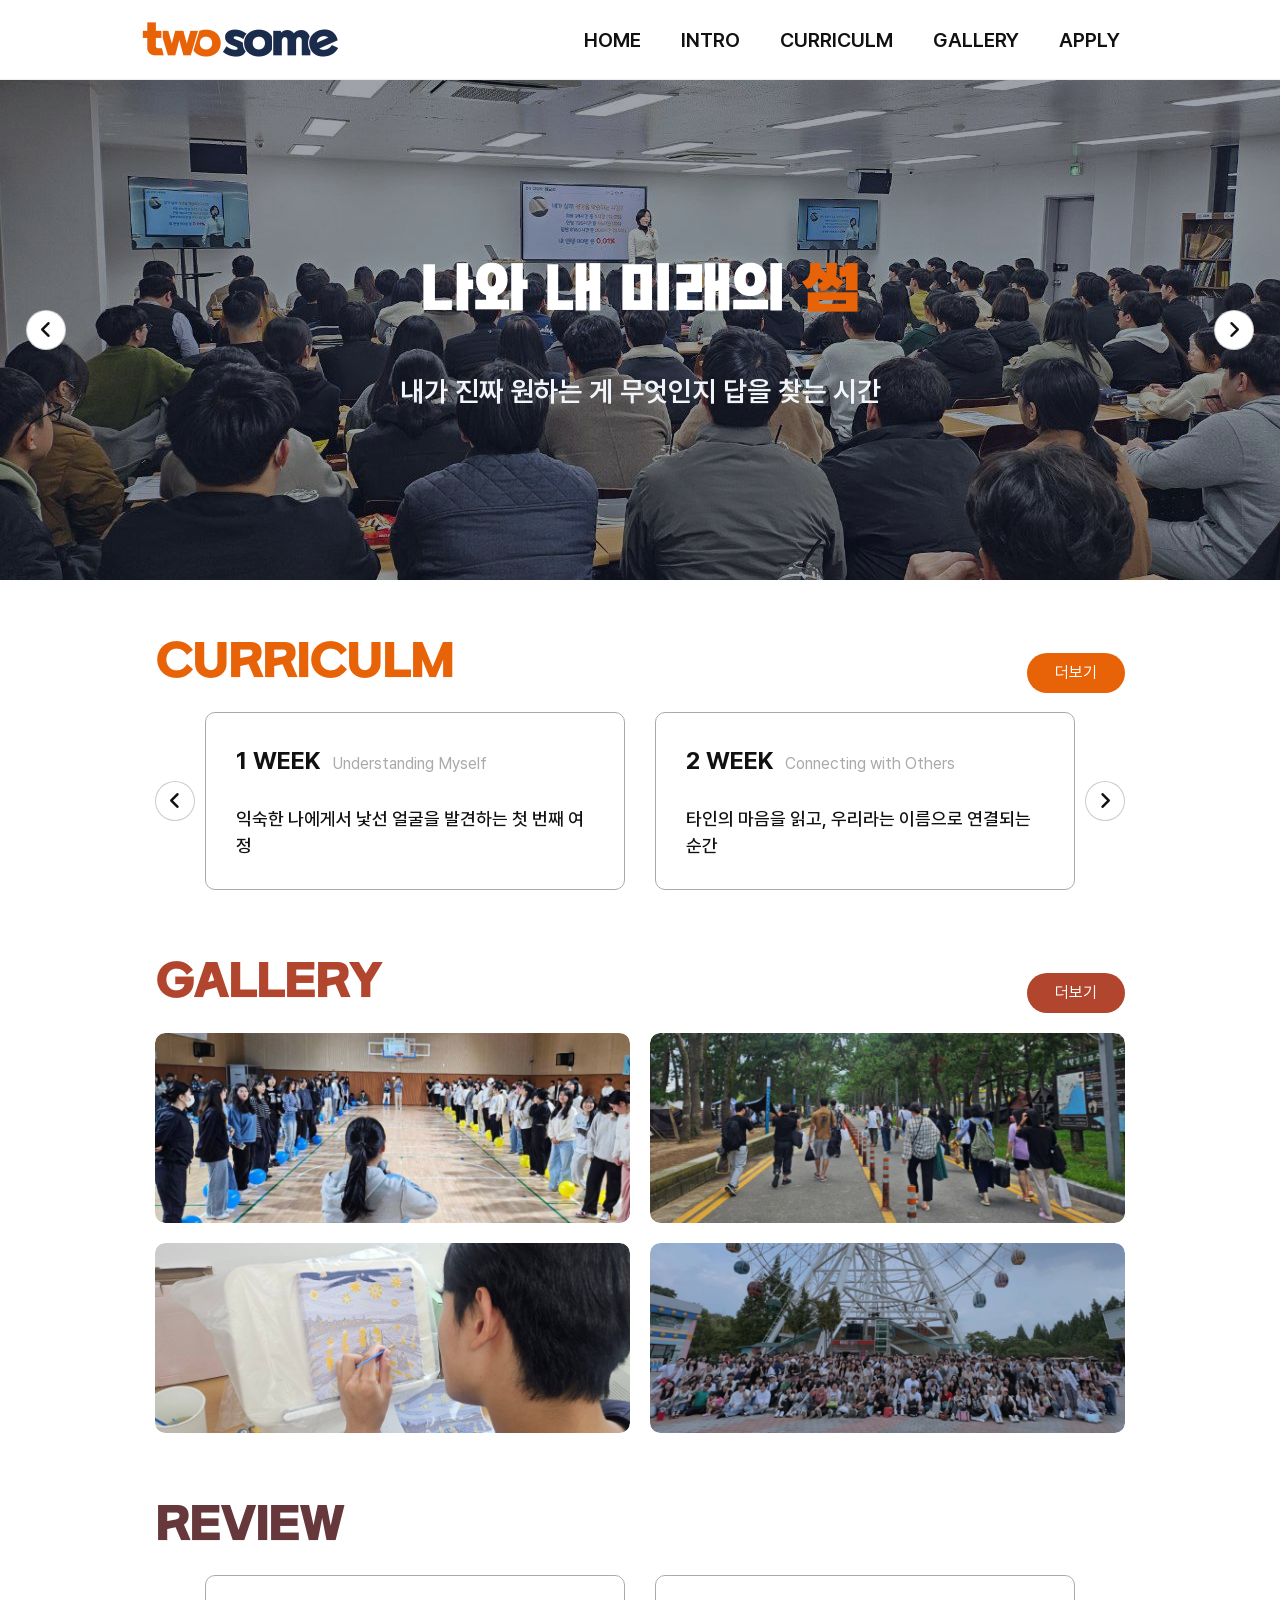
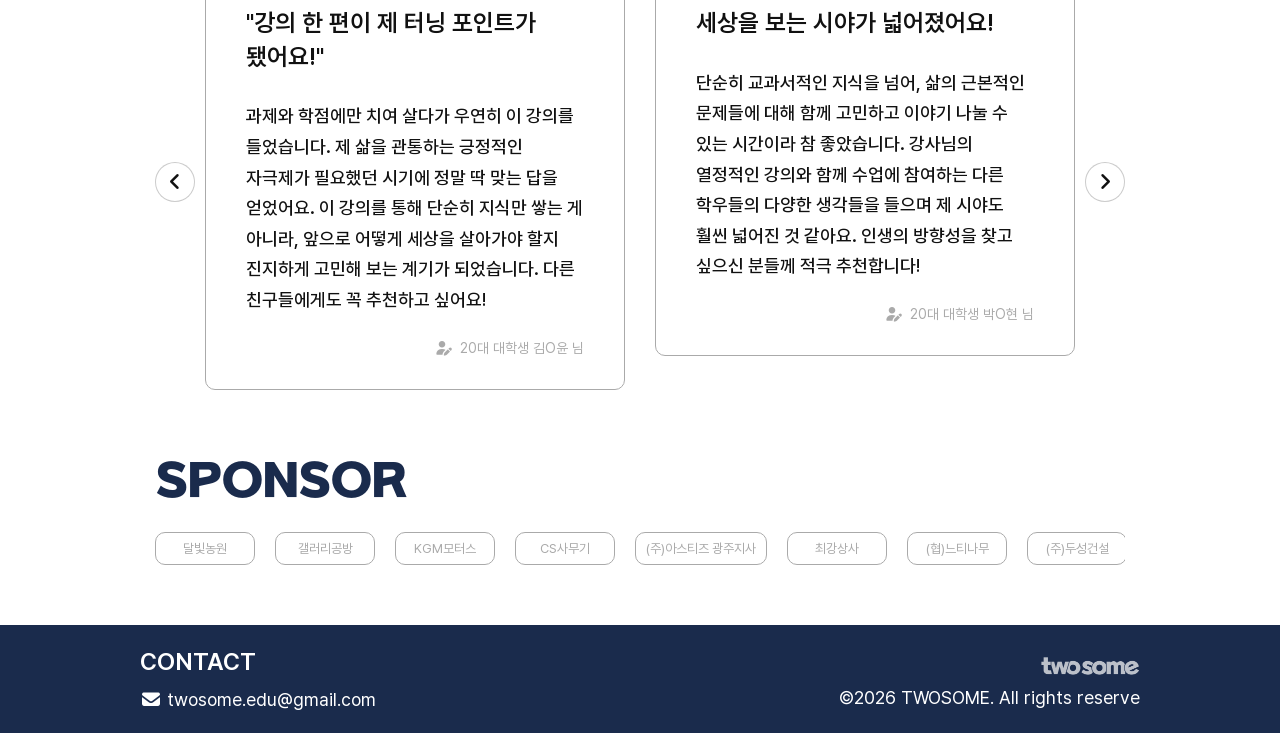
==== commit 996fb454: "script" ====
--- a/index.html
+++ b/index.html
@@ -191,10 +191,10 @@
   </footer>
 
   
+  <script src="./js/lib/swiper-11.1.3.min.js"></script>
+  <script src="./js/lib/aos-2.3.1.min.js"></script>
+  <script src="./js/lib/egjs-grid-1.19.0.min.js"></script>
+  <script src="./js/uiComm.js"></script>
 </body>
-<script src="/js/lib/swiper-11.1.3.min.js"></script>
-<script src="/js/lib/aos-2.3.1.min.js"></script>
-<script src="/js/lib/egjs-grid-1.19.0.min.js"></script>
-<script src="/js/uiComm.js"></script>
 
 </html>
--- a/css/comm.css
+++ b/css/comm.css
@@ -162,9 +162,9 @@
 
 /* subpage 공통 */
 .section_subvisual {position: relative;width: 100%;height: 40vh; background-repeat: no-repeat;background-position: center;background-size: cover; display: flex;align-items: center;justify-content: center;}
-#intro .section_subvisual {background-image: url('./images/temp_visual1.jpg'); }
-#curriculum .section_subvisual {background-image: url('./images/temp_visual2.jpg'); }
-#gallery .section_subvisual {background-image: url('./images/temp_visual3.jpg'); }
+#intro .section_subvisual {background-image: url('../images/temp_visual1.jpg'); }
+#curriculum .section_subvisual {background-image: url('../images/temp_visual2.jpg'); }
+#gallery .section_subvisual {background-image: url('../images/temp_visual3.jpg'); }
 [data-aos] {pointer-events: auto !important;opacity: 1 !important;transform: none !important;}
 .aos-init[data-aos] {opacity: 0;}
 .aos-init.aos-animate[data-aos] {opacity: 1;transform: none;}
@@ -191,7 +191,7 @@
 .intro .section_head .section_inner {align-items: center;text-align: center;}
 .intro .section_head h2.tit_txt em{color:#E86208;}
 .intro .section_head .tit_txt {position:relative;margin: 20px 0;line-height: 1.2;}
-.intro .section_head .tit_txt [class*=img_deco]{position:absolute;width:30px;height:27px;background-color:rgba(232, 98, 8,0.6);mask:url('./images/img_quote.svg') no-repeat center;-webkit-mask:url('./images/img_quote.svg') no-repeat center;mask-size: contain;}
+.intro .section_head .tit_txt [class*=img_deco]{position:absolute;width:30px;height:27px;background-color:rgba(232, 98, 8,0.6);mask:url('../images/img_quote.svg') no-repeat center;-webkit-mask:url('../images/img_quote.svg') no-repeat center;mask-size: contain;}
 .intro .section_head .tit_txt .img_deco1{top:-20px;left:calc(50% - 180px);}
 .intro .section_head .tit_txt .img_deco2{bottom:-20px;right:calc(50% - 180px);transform: rotate(180deg);}
 .intro .section_head .subtit_txt{font-size:18px}
@@ -267,7 +267,7 @@
 /* curriculum - section_head */
 .curriculum .section_head{padding:40px 0;}
 .curriculum .section_head .tit_txt{position:relative;margin-bottom:25px;font-size:32px;color:#E86208;text-align: center;}
-.curriculum .section_head .tit_txt [class*=img_deco]{position:absolute;width:30px;height:27px;background-color:rgba(232, 98, 8,0.6);mask:url('./images/img_quote.svg') no-repeat center;-webkit-mask:url('./images/img_quote.svg') no-repeat center;mask-size: contain;}
+.curriculum .section_head .tit_txt [class*=img_deco]{position:absolute;width:30px;height:27px;background-color:rgba(232, 98, 8,0.6);mask:url('../images/img_quote.svg') no-repeat center;-webkit-mask:url('../images/img_quote.svg') no-repeat center;mask-size: contain;}
 .curriculum .section_head .tit_txt .img_deco1{top:-10px;left:calc(50% - 160px);}
 .curriculum .section_head .tit_txt .img_deco2{bottom:-10px;right:calc(50% - 160px);transform: rotate(180deg);}
 .curriculum .section_head .desc_txt{font-size:18px;line-height:1.4;text-align:center;}
